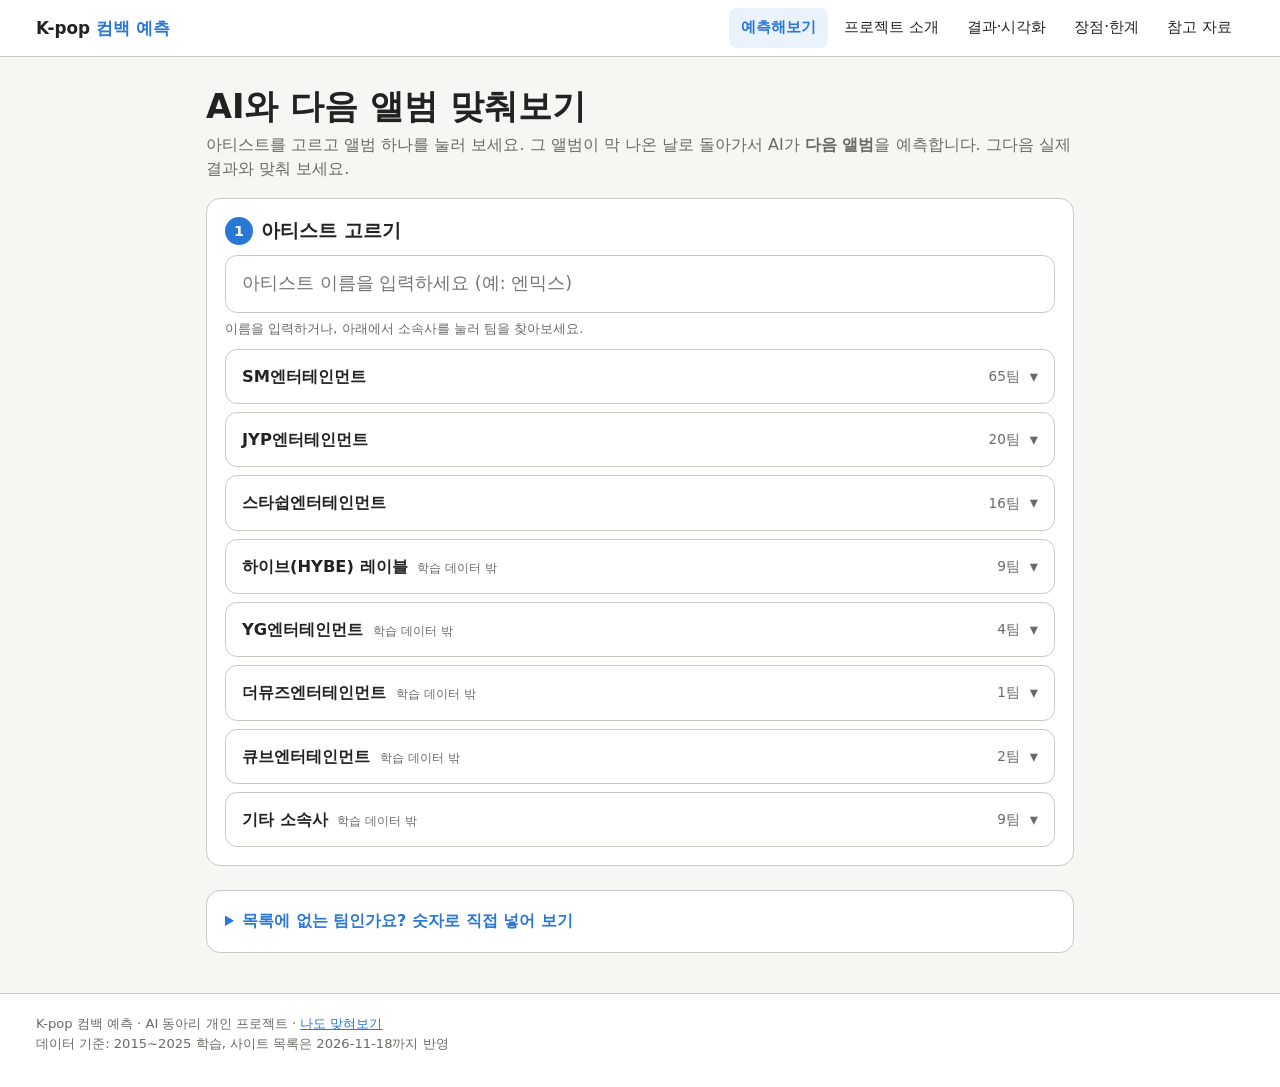
==== index.html @ d480e0cb "K-pop 컴백 예측 전시 사이트 (PDF ver4 · 노트북 ver3 반영) - 후보 모델 8종(랜덤포레스트·그래디언트 부스팅 추가, 사람+AI 협업 제외) 기준으로 소개·한계·" ====
<!doctype html>
<html lang="ko">
<head>
<meta charset="utf-8">
<meta name="viewport" content="width=device-width, initial-scale=1">
<title>예측해보기 · K-pop 컴백 예측</title>
<link rel="stylesheet" href="css/style.css">
</head>
<body>
<header class="머리">
  <div class="감싸기">
    <a class="로고" href="index.html">K-pop <span>컴백 예측</span></a>
    <button class="메뉴버튼" type="button" aria-expanded="false" aria-label="메뉴 열기">☰</button>
    <ul class="메뉴">
      <li><a href="index.html" aria-current="page">예측해보기</a></li>
      <li><a href="about.html">프로젝트 소개</a></li>
      <li><a href="results.html">결과·시각화</a></li>
      <li><a href="limits.html">장점·한계</a></li>
      <li><a href="refs.html">참고 자료</a></li>
    </ul>
  </div>
</header>

<main class="감싸기 맞춰보기" id="예측페이지">
  <h1 class="페이지제목">AI와 다음 앨범 맞춰보기</h1>
  <p class="페이지설명">아티스트를 고르고 앨범 하나를 눌러 보세요. 그 앨범이 막 나온 날로 돌아가서 AI가 <b>다음 앨범</b>을 예측합니다. 그다음 실제 결과와 맞춰 보세요.</p>

  <!-- 1. 아티스트 -->
  <section class="단계카드 카드" id="단계1">
    <h2><span class="단계번호">1</span>아티스트 고르기</h2>
    <input id="검색" class="검색 큰검색" type="search" placeholder="아티스트 이름을 입력하세요 (예: 엔믹스)" aria-label="아티스트 이름 검색" autocomplete="off">
    <p class="작게 검색안내" id="검색안내">이름을 입력하거나, 아래에서 소속사를 눌러 팀을 찾아보세요.</p>
    <div class="회사목록" id="회사목록"></div>
  </section>

  <!-- 2. 앨범 -->
  <section class="단계카드 카드 숨김" id="단계2">
    <h2><span class="단계번호">2</span><span id="앨범제목">앨범 고르기</span></h2>
    <p class="작게" id="앨범설명"></p>
    <ol class="앨범목록" id="앨범목록"></ol>
    <p class="작게 메모" id="앨범메모"></p>
  </section>

  <!-- 3. 예측 -->
  <section class="단계카드 카드 숨김" id="단계3" aria-live="polite">
    <h2><span class="단계번호">3</span>AI 예측</h2>
    <div class="로딩 숨김" id="로딩">
      <div class="빙글" aria-hidden="true"></div>
      <p id="로딩글">계산하고 있습니다…</p>
    </div>
    <div class="숨김" id="예측결과">
      <p class="기준줄" id="기준줄"></p>
      <div class="예측두칸">
        <div class="예측칸">
          <div class="예측이름">다음 앨범 초동</div>
          <div class="등급" id="초동등급"></div>
          <div class="막대들" id="초동막대"></div>
          <p class="작게" id="초동설명"></p>
        </div>
        <div class="예측칸">
          <div class="예측이름">다음 컴백</div>
          <div class="등급" id="시기등급"></div>
          <p class="날짜범위" id="시기날짜"></p>
          <div class="막대들" id="시기막대"></div>
          <p class="작게" id="시기설명"></p>
        </div>
      </div>
      <button type="button" class="큰버튼 실제버튼" id="실제버튼">실제 값 확인해 보기</button>
    </div>
  </section>

  <!-- 4. 실제 값 -->
  <section class="단계카드 카드 숨김" id="단계4" aria-live="polite">
    <h2><span class="단계번호">4</span>실제로는?</h2>
    <div class="예측두칸" id="실제두칸"></div>
    <p class="작게" id="실제메모"></p>
    <p class="작게">'사람'은 직전 앨범을 그대로 따라가는 기준입니다 (설문 70명으로 확인한 방식). 성능 숫자는 <a href="results.html">결과·시각화</a>에서 볼 수 있습니다.</p>
  </section>

  <!-- 목록에 없는 팀: 직접 입력 -->
  <details class="카드 직접입력">
    <summary>목록에 없는 팀인가요? 숫자로 직접 넣어 보기</summary>
    <form id="직접모드" onsubmit="return false" novalidate>
      <p class="작게">가장 최근 앨범 정보를 넣으면 그다음 앨범을 예측합니다. (실제 값 확인은 목록에 있는 팀만 됩니다)</p>
      <div class="입력폼 넓게">
        <label>최근 앨범 초동 (장)<input name="초동" type="number" min="1" step="1" value="150000" inputmode="numeric"></label>
        <label>최근 앨범 발매일<input name="발매일" type="date" value="2026-06-01"></label>
        <label>그 앞 앨범 발매일<input name="앞발매일" id="앞발매일" type="date" value="2025-12-01"></label>
        <label class="체크"><input id="데뷔작" type="checkbox"> 최근 앨범이 데뷔작입니다</label>
        <label>앨범 유형<select name="유형"><option>미니</option><option>정규</option><option>싱글</option></select></label>
        <label>앨범순번 (몇 번째 앨범)<input name="앨범순번" type="number" min="1" step="1" value="3" inputmode="numeric"></label>
        <label>소속사<select name="회사"><option value="SM">SM</option><option value="JYP">JYP</option><option value="STARSHIP">스타쉽</option><option value="그 외">다른 소속사 (하이브·YG 등)</option></select></label>
        <label>성별<select name="성별"><option value="여">여자</option><option value="남">남자</option></select></label>
        <label>구성<select name="그룹"><option value="1">그룹</option><option value="0">솔로</option></select></label>
      </div>
      <p class="오류" id="직접오류" role="alert"></p>
      <div class="예측두칸" id="직접결과"></div>
    </form>
  </details>
</main>

<footer class="바닥">
  <div class="감싸기">
    K-pop 컴백 예측 · AI 동아리 개인 프로젝트 · <a href="quiz.html">나도 맞혀보기</a><br>
    데이터 기준: 2015~2025 학습, 사이트 목록은 2026-11-18까지 반영
  </div>
</footer>

<script src="js/model.js"></script>
<script src="js/artists.js"></script>
<script src="js/albums.js"></script>
<script src="js/predict.js"></script>
<script src="js/app.js"></script>
</body>
</html>
---- css/style.css ----
/* K-pop 컴백 예측 — 공통 스타일 (시스템 폰트만 사용, 외부 CDN 없음) */
:root {
  --ai: #2a78d6;
  --ai연: #eaf2fc;
  --사람: #6b6a66;
  --강조: #e8590c;
  --강조연: #fdf0e8;
  --경계: #c9c8c3;
  --train: #9cc3ef;
  --글: #222;
  --흐림: #6b6a66;
  --바탕: #f6f6f3;
  --카드: #fff;
  --반지름: 14px;
  --머리높이: 56px;
}
* { box-sizing: border-box; }
html { -webkit-text-size-adjust: 100%; }
body {
  margin: 0; color: var(--글); background: var(--바탕);
  font-family: system-ui, -apple-system, "Segoe UI", "Malgun Gothic", "Apple SD Gothic Neo", sans-serif;
  line-height: 1.55; word-break: keep-all; overflow-wrap: anywhere;
}
a { color: var(--ai); }
button, input, select { font: inherit; color: inherit; }
.감싸기 { max-width: 1240px; margin: 0 auto; padding: 0 16px; }
.작게 { font-size: .82rem; color: var(--흐림); }
.숨김 { display: none !important; }
/* 키보드로 움직일 때 지금 어디에 있는지 보이게 */
:focus-visible { outline: 3px solid rgba(42, 120, 214, .55); outline-offset: 2px; border-radius: 6px; }
@media (prefers-reduced-motion: reduce) { * { transition: none !important; animation: none !important; } }
h1, h2, h3 { line-height: 1.3; }
h2 { font-size: 1.15rem; margin: 0 0 10px; }

/* ---------- 머리글 ---------- */
.머리 { background: #fff; border-bottom: 1px solid var(--경계); position: sticky; top: 0; z-index: 10; }
.머리 .감싸기 { display: flex; align-items: center; justify-content: space-between; min-height: var(--머리높이); position: relative; }
.로고 { font-weight: 800; color: var(--글); text-decoration: none; font-size: 1.05rem; }
.로고 span { color: var(--ai); }
.메뉴 { display: flex; gap: 4px; list-style: none; margin: 0; padding: 0; }
.메뉴 a { display: block; padding: 8px 12px; border-radius: 8px; text-decoration: none; color: var(--글); font-size: .95rem; }
.메뉴 a:hover { background: #f0f0ee; }
.메뉴 a[aria-current="page"] { color: var(--ai); font-weight: 700; background: var(--ai연); }
.메뉴버튼 { display: none; background: none; border: 1px solid var(--경계); border-radius: 8px; padding: 6px 12px; font-size: 1.1rem; cursor: pointer; }
@media (max-width: 760px) {
  .메뉴버튼 { display: block; }
  .메뉴 { display: none; position: absolute; top: var(--머리높이); left: 0; right: 0; flex-direction: column; background: #fff; border-bottom: 1px solid var(--경계); padding: 8px 16px 12px; box-shadow: 0 6px 12px rgba(0,0,0,.06); }
  .메뉴.열림 { display: flex; }
  .메뉴 a { padding: 12px; }
}

/* ---------- 바닥글 ---------- */
.바닥 { margin-top: 40px; padding: 20px 0 32px; border-top: 1px solid var(--경계); color: var(--흐림); font-size: .82rem; background: #fff; }

/* ---------- 공통 블록 ---------- */
.카드 { background: var(--카드); border: 1px solid var(--경계); border-radius: var(--반지름); padding: 18px; }
.배지 { display: inline-block; font-size: .72rem; line-height: 1.5; padding: 1px 8px; border-radius: 999px; border: 1px solid; white-space: nowrap; font-weight: 600; }
.배지.데이터 { color: var(--ai); border-color: var(--ai); background: var(--ai연); }
.배지.밖 { color: var(--강조); border-color: var(--강조); background: var(--강조연); }

/* ---------- 핵심 결과 한 줄 ---------- */
.핵심 { margin: 20px 0 16px; padding: 18px 20px; border-radius: var(--반지름); background: #fff; border: 1px solid var(--경계); }
.핵심줄 { display: flex; flex-wrap: wrap; justify-content: center; gap: 10px 48px; }
.핵심칸 { display: flex; flex-direction: column; align-items: center; }
.핵심이름 { font-size: .9rem; color: var(--흐림); font-weight: 600; }
.핵심칸 b.ai { color: var(--ai); font-size: clamp(1.7rem, 4vw, 2.5rem); }
.핵심칸 b.사람 { color: var(--사람); font-size: clamp(1.25rem, 3vw, 1.7rem); }
.핵심칸 .vs { color: var(--흐림); margin: 0 4px; }
.주의 { margin: 10px auto 0; max-width: 860px; text-align: center; font-size: .78rem; color: var(--흐림); }

/* ---------- 대시보드 판 ---------- */
.판 { display: grid; grid-template-columns: 300px minmax(0, 1fr); gap: 18px; align-items: start; }
.고르기판 { position: sticky; top: calc(var(--머리높이) + 14px); max-height: calc(100vh - var(--머리높이) - 28px); display: flex; flex-direction: column; padding: 14px; }
.모드 { display: flex; flex-direction: column; min-height: 0; flex: 1; }
#직접모드 { overflow-y: auto; }
.결과판 { display: grid; gap: 18px; min-width: 0; }
@media (max-width: 900px) {
  .판 { grid-template-columns: 1fr; }
  .고르기판 { position: static; max-height: none; }
}

/* 탭 */
.탭 { display: flex; gap: 6px; margin-bottom: 12px; }
.탭 button { flex: 1; padding: 9px 6px; border: 1px solid var(--경계); background: #fff; border-radius: 10px; font-size: .95rem; cursor: pointer; }
.탭 button[aria-selected="true"] { border-color: var(--ai); color: var(--ai); font-weight: 700; background: var(--ai연); }

/* 검색·필터·목록 */
.검색 { width: 100%; padding: 10px 12px; font-size: 1rem; border: 1px solid var(--경계); border-radius: 10px; background: #fff; }
.필터 { display: flex; gap: 6px; margin: 8px 0; flex-wrap: wrap; }
.필터 button { padding: 4px 10px; font-size: .8rem; border: 1px solid var(--경계); border-radius: 999px; background: #fff; cursor: pointer; }
.필터 button[aria-pressed="true"] { background: var(--글); border-color: var(--글); color: #fff; }
.필터 button span { opacity: .7; }
.목록 { list-style: none; margin: 0; padding: 0; overflow-y: auto; flex: 1; min-height: 120px; border: 1px solid var(--경계); border-radius: 10px; background: #fff; }
@media (max-width: 900px) { .목록 { flex: none; max-height: 260px; } }
.목록 li button { width: 100%; display: flex; justify-content: space-between; align-items: center; gap: 8px; padding: 10px 12px; border: 0; border-bottom: 1px solid #efefec; background: none; text-align: left; font-size: .95rem; cursor: pointer; }
.목록 li:last-child button { border-bottom: 0; }
.목록 li button:hover { background: #f5f5f3; }
.목록 li button[aria-pressed="true"] { background: var(--ai연); font-weight: 700; box-shadow: inset 4px 0 0 var(--ai); }
.목록 .없음 { padding: 12px; }
.목록설명 { margin: 8px 0 0; }

/* 직접 입력 */
.입력폼 { display: grid; gap: 10px; }
.입력폼 label { display: flex; flex-direction: column; gap: 4px; font-size: .85rem; color: var(--흐림); }
.입력폼 input, .입력폼 select { width: 100%; padding: 9px 10px; font-size: 1rem; border: 1px solid var(--경계); border-radius: 8px; background: #fff; color: var(--글); }
.입력폼 input:disabled { background: #f0f0ee; color: var(--흐림); }
.입력폼 .체크 { flex-direction: row; align-items: center; gap: 8px; color: var(--글); }
.입력폼 .체크 input { width: 18px; height: 18px; }
.두칸 { display: grid; grid-template-columns: 1fr 1fr; gap: 10px; }
.오류 { color: #c62828; font-size: .88rem; margin: 6px 0 0; }
.오류:empty { display: none; }

/* 선택 정보 */
.선택정보 { scroll-margin-top: calc(var(--머리높이) + 10px); display: flex; flex-wrap: wrap; align-items: baseline; gap: 6px 18px; padding: 14px 18px; }
.선택정보 .팀이름 { font-size: 1.6rem; font-weight: 800; margin: 0; }
.선택정보 .팀부가 { color: var(--흐림); font-size: .9rem; }
.선택정보 dl { flex-basis: 100%; display: grid; grid-template-columns: auto 1fr; gap: 2px 12px; margin: 4px 0 0; font-size: .9rem; }
.선택정보 dt { color: var(--흐림); }
.선택정보 dd { margin: 0; }
.선택정보 .메모 { flex-basis: 100%; margin: 4px 0 0; }

/* ---------- 결과 카드 ---------- */
.결과 { display: grid; grid-template-columns: 1fr 1fr; gap: 18px; }
@media (max-width: 1100px) { .결과 { grid-template-columns: 1fr; } }
@media (max-width: 900px) and (min-width: 640px) { .결과 { grid-template-columns: 1fr 1fr; } }
.결과카드 { display: flex; flex-direction: column; }
.결과카드 h2 { font-size: .95rem; color: var(--흐림); font-weight: 700; margin-bottom: 4px; text-transform: none; }
.등급 { font-size: clamp(2.3rem, 4.2vw, 3.3rem); font-weight: 800; color: var(--ai); line-height: 1.1; letter-spacing: -.02em; }
.등급 small { font-size: 1.05rem; color: var(--흐림); font-weight: 600; margin-left: 8px; letter-spacing: 0; }
.등급.없음 { font-size: 1.8rem; color: var(--흐림); }
.날짜범위 { font-size: 1.05rem; font-weight: 600; margin: 6px 0 0; }
.날짜범위 span { display: block; font-size: .82rem; font-weight: 400; color: var(--흐림); }
.막대들 { margin: 14px 0 6px; display: grid; gap: 8px; }
.막대줄 { display: grid; grid-template-columns: 78px minmax(0, 1fr) 54px; align-items: center; gap: 8px; font-size: .9rem; }
.막대들.크게 .막대틀 { height: 30px; }
.막대틀 { height: 22px; background: #eeeeec; border-radius: 6px; overflow: hidden; }
.막대 { height: 100%; background: var(--train); border-radius: 6px; transition: width .45s ease; }
.막대줄.예측 .막대 { background: var(--ai); }
.막대줄.예측 { font-weight: 700; }
.막대줄 .퍼센트 { text-align: right; font-variant-numeric: tabular-nums; }
.사람답 { margin: auto 0 0; border-top: 1px dashed var(--경계); padding-top: 12px; font-size: .98rem; }
.사람답 b { color: var(--사람); }
.사람답 .같음 { color: var(--흐림); }
.사람답 .다름 { color: var(--강조); font-weight: 700; }
.이유 { margin: 10px 0 0; }
#시기접전:empty, #수직선끝:empty, #초동기준글:empty { display: none; }
.결과카드 > .작게 { margin: 6px 0; }

/* 수직선 (초동 경계) */
.선제목 { font-size: .8rem; color: var(--흐림); font-weight: 600; margin-top: 10px; }
.수직선 { position: relative; height: 84px; margin: 2px 6px 4px; }
.수직선 .축 { position: absolute; left: 0; right: 0; top: 41px; height: 2px; background: var(--경계); }
.수직선 .구간 { position: absolute; top: 46px; font-size: .68rem; color: var(--흐림); transform: translateX(-50%); white-space: nowrap; }
.수직선 .갈림 { position: absolute; top: 29px; height: 26px; background: rgba(232, 89, 12, .18); border-left: 1px solid rgba(232,89,12,.45); border-right: 1px solid rgba(232,89,12,.45); }
.수직선 .눈금 { position: absolute; width: 0; font-size: .72rem; white-space: nowrap; }
.수직선 .눈금::before { content: ""; position: absolute; left: -1px; width: 2px; height: 16px; }
.수직선 .눈금 span { position: absolute; transform: translateX(-50%); font-weight: 600; }
.수직선 .눈금.ai { top: 26px; color: var(--ai); }
.수직선 .눈금.ai::before { top: 0; background: var(--ai); }
.수직선 .눈금.ai span { top: -20px; }
.수직선 .눈금.사람 { top: 42px; color: var(--사람); }
.수직선 .눈금.사람::before { top: 0; background: var(--사람); }
.수직선 .눈금.사람 span { top: 20px; }
.수직선 .점 { position: absolute; top: 34px; width: 16px; height: 16px; margin-left: -8px; border-radius: 50%; background: var(--강조); border: 2px solid #fff; box-shadow: 0 0 0 1.5px var(--강조); transition: left .45s ease; }
.범례 { display: flex; flex-wrap: wrap; gap: 4px 12px; font-size: .74rem; color: var(--흐림); }
.범례 i { display: inline-block; width: 12px; height: 10px; margin-right: 4px; vertical-align: -1px; }
.범례 .범ai { background: var(--ai); width: 3px; }
.범례 .범사람 { background: var(--사람); width: 3px; }
.범례 .범갈림 { background: rgba(232,89,12,.3); }
.범례 .범점 { background: var(--강조); border-radius: 50%; width: 10px; }

/* ---------- 최근 초동 막대그래프 ---------- */
.최근틀 { margin-top: 14px; padding-right: 34px; }
.최근 { position: relative; height: 220px; display: flex; align-items: flex-end; justify-content: center; gap: 10px; border-bottom: 2px solid var(--경계); }
.최근 .기둥 { flex: 1; max-width: 80px; min-width: 8px; background: #bdbcb7; border-radius: 6px 6px 0 0; position: relative; transition: height .45s ease; }
.최근 .기둥.마지막 { background: var(--ai); }
.최근 .선 { position: absolute; left: 0; right: -34px; border-top: 2px dashed var(--사람); opacity: .55; pointer-events: none; }
.최근 .선 span { position: absolute; right: 0; top: -9px; font-size: .74rem; color: var(--글); background: #fff; padding: 0 2px; }
.최근이름 { display: flex; justify-content: center; gap: 10px; padding-top: 6px; }
.최근이름 div { flex: 1; max-width: 80px; min-width: 8px; font-size: .7rem; line-height: 1.25; color: var(--흐림); text-align: center; overflow: hidden; display: -webkit-box; -webkit-line-clamp: 2; -webkit-box-orient: vertical; word-break: normal; overflow-wrap: anywhere; }
.최근이름 div.마지막 { color: var(--ai); font-weight: 700; }

/* ---------- 이미 결과가 나온 예측 ---------- */
.사례판 { margin-top: 28px; }
.사례판 > .작게 { margin: -4px 0 12px; }
.사례들 { display: grid; grid-template-columns: repeat(4, 1fr); gap: 14px; }
@media (max-width: 1100px) { .사례들 { grid-template-columns: repeat(2, 1fr); } }
@media (max-width: 600px) { .사례들 { grid-template-columns: 1fr; } }
.사례 { border-top: 5px solid var(--경계); }
.사례.맞음 { border-top-color: var(--ai); }
.사례.틀림 { border-top-color: var(--강조); }
.사례머리 { display: flex; align-items: center; gap: 8px; }
.사례 .표시 { font-weight: 800; padding: 1px 10px; border-radius: 999px; font-size: .85rem; }
.사례.맞음 .표시 { color: var(--ai); background: var(--ai연); }
.사례.틀림 .표시 { color: var(--강조); background: var(--강조연); }
.사례 .종류 { font-size: .85rem; color: var(--흐림); }
.사례 h3 { font-size: 1.02rem; margin: 10px 0 8px; }
.사례 dl { display: grid; grid-template-columns: auto 1fr; gap: 4px 10px; margin: 0; font-size: .9rem; }
.사례 dt { color: var(--흐림); }
.사례 dd { margin: 0; }
.틀린이유 { margin: 12px 0 0; padding: 10px 12px; background: var(--강조연); border-radius: 10px; font-size: .84rem; }

/* =========================================================
   글 페이지 공통 (2~5페이지)
   ========================================================= */
.글페이지 { max-width: 960px; }
.페이지제목 { font-size: clamp(1.6rem, 4vw, 2.1rem); margin: 28px 0 4px; }
.페이지설명 { color: var(--흐림); margin: 0 0 14px; }
.차례 { position: sticky; top: var(--머리높이); z-index: 5; display: flex; gap: 6px; overflow-x: auto; padding: 10px 0; margin-bottom: 4px; background: var(--바탕); scrollbar-width: none; }
.차례::-webkit-scrollbar { display: none; }
.차례 a { flex: none; padding: 5px 12px; border: 1px solid var(--경계); border-radius: 999px; background: #fff; color: var(--글); text-decoration: none; font-size: .85rem; white-space: nowrap; }
.차례 a:hover { border-color: var(--ai); color: var(--ai); }
.장 { margin: 26px 0 40px; scroll-margin-top: calc(var(--머리높이) + 64px); }
.장 > h2 { display: flex; align-items: center; flex-wrap: wrap; gap: 4px 10px; font-size: 1.4rem; padding-bottom: 8px; border-bottom: 2px solid var(--ai); margin-bottom: 14px; }
.장번호 { display: inline-grid; place-items: center; width: 30px; height: 30px; border-radius: 50%; background: var(--ai); color: #fff; font-size: .95rem; }
.장출처 { font-size: .78rem; font-weight: 500; color: var(--흐림); }
.장 h3 { font-size: 1.08rem; margin: 24px 0 8px; display: flex; flex-wrap: wrap; align-items: baseline; gap: 4px 8px; }
.장 p { margin: 8px 0; }
.장 code { font-size: .88em; background: #ececea; padding: 1px 5px; border-radius: 4px; }
.두열 { display: grid; grid-template-columns: 1fr 1fr; gap: 14px; margin: 12px 0; }
.두열 > * { min-width: 0; }   /* 그래프 캔버스가 칸을 밀어내지 않게 */
@media (max-width: 700px) { .두열 { grid-template-columns: 1fr; } }
.카드제목 { margin: 0 0 8px !important; font-size: 1rem !important; }
.카드제목 small { color: var(--흐림); font-weight: 500; }
.점목록 { margin: 8px 0; padding-left: 20px; }
.점목록 li { margin: 4px 0; }
.단계 { margin: 8px 0; padding-left: 22px; }
.단계 li { margin: 6px 0; padding-left: 4px; }
.단계 li::marker { color: var(--ai); font-weight: 800; }
.강조카드 { background: var(--강조연); border-color: rgba(232, 89, 12, .35); margin: 16px 0; }
.강조카드 .작게 { display: block; margin-top: 6px; }
.주의.왼쪽 { text-align: left; max-width: none; margin-top: 14px; }

/* 표 */
.표감싸기 { overflow-x: auto; margin: 12px 0; border: 1px solid var(--경계); border-radius: 12px; background: #fff; }
.표 { width: 100%; border-collapse: collapse; font-size: .9rem; }
.표 th, .표 td { padding: 9px 12px; border-bottom: 1px solid #ecebe8; text-align: left; vertical-align: top; }
.표 tr:last-child th, .표 tr:last-child td { border-bottom: 0; }
.표 thead th { background: #f3f3f0; font-size: .82rem; color: var(--흐림); white-space: nowrap; }
.표 tbody th { white-space: nowrap; font-weight: 700; }
.숫자표 td { font-variant-numeric: tabular-nums; white-space: nowrap; }
@media (max-width: 600px) { .표 { font-size: .84rem; } .표 th, .표 td { padding: 8px 9px; } .표 tbody th { white-space: normal; min-width: 64px; } .표 thead th { white-space: normal; } }

/* 1. 질문 */
.큰질문 { font-size: clamp(1.3rem, 3.4vw, 1.75rem); font-weight: 800; color: var(--ai); margin: 6px 0 14px !important; }
.문제카드 p { margin: 6px 0 10px; }
.문제이름 { font-size: .85rem; font-weight: 700; color: var(--흐림); }
.등급칩들 { display: flex; flex-wrap: wrap; gap: 6px; }
.등급칩들 span { padding: 3px 10px; border-radius: 999px; background: var(--ai연); color: var(--ai); font-size: .85rem; font-weight: 600; }

/* 2. 데이터 */
.숫자줄 { display: grid; grid-template-columns: repeat(4, 1fr); gap: 10px; margin: 10px 0 14px; }
@media (max-width: 600px) { .숫자줄 { grid-template-columns: 1fr 1fr; } }
.숫자칸 { background: #fff; border: 1px solid var(--경계); border-radius: 12px; padding: 12px; text-align: center; }
.숫자칸 b { display: block; font-size: clamp(1.4rem, 4vw, 2rem); color: var(--ai); line-height: 1.2; }
.숫자칸 span { font-size: .8rem; color: var(--흐림); }
.쌓은막대 { display: flex; height: 34px; border-radius: 8px; overflow: hidden; margin: 14px 0 6px; }
.쌓은막대 > div { display: flex; align-items: center; justify-content: center; min-width: 0; color: #fff; font-size: .8rem; font-weight: 700; white-space: nowrap; overflow: hidden; }
.쌓은막대.작은 { height: 26px; margin: 0; flex: 1; }
.색1 { background: var(--ai); } .색2 { background: var(--train); color: #1d3f66 !important; } .색3 { background: var(--강조); }
.색4 { background: var(--사람); } .색5 { background: var(--경계); }
.쌓은범례 { margin-bottom: 8px; }
.범례 i.색1, .범례 i.색2, .범례 i.색3, .범례 i.색4, .범례 i.색5, .범례 i.낮, .범례 i.가, .범례 i.높 { width: 12px; border-radius: 2px; }

/* 3. 등급 개수 */
.등급개수 { display: grid; gap: 10px; margin: 8px 0; }
.등급개수줄 { display: grid; grid-template-columns: 170px 1fr; align-items: center; gap: 10px; }
@media (max-width: 600px) { .등급개수줄 { grid-template-columns: 1fr; gap: 4px; } }
.줄이름 { font-weight: 700; font-size: .92rem; }
.줄이름 small { font-weight: 400; color: var(--흐림); margin-left: 4px; }
.낮 { background: #bdd7f5; color: #1d3f66 !important; } .가 { background: #6fa4e4; } .높 { background: var(--ai); }

/* 5. 가로 막대 (규칙별 일치 수) */
.가로막대들 { display: grid; gap: 8px; }
.가로막대줄 { display: grid; grid-template-columns: 92px 1fr 34px; align-items: center; gap: 8px; font-size: .88rem; }
.가로막대줄 b { text-align: right; font-variant-numeric: tabular-nums; }
.가로틀 { height: 18px; background: #eeeeec; border-radius: 5px; overflow: hidden; }
.가로틀 div { height: 100%; background: #bdbcb7; border-radius: 5px; }
.가로막대줄.강조 { font-weight: 700; }
.가로막대줄.강조 .가로틀 div { background: var(--사람); }

/* 6. 검증 타임라인 */
.타임라인카드 { margin: 14px 0; }
.타임라인 { display: grid; gap: 6px; }
.타임줄 { display: grid; grid-template-columns: 96px 1fr; align-items: center; gap: 8px; }
.타임이름 { font-size: .85rem; font-weight: 700; }
.연도들 { display: grid; grid-template-columns: repeat(11, 1fr); gap: 3px; }
.연도들 > span { height: 34px; border-radius: 5px; display: grid; place-items: center; font-size: .72rem; font-weight: 700; color: #fff; }
.머리줄 .연도들 > span { height: auto; }
.연도글 { color: var(--흐림) !important; font-weight: 500 !important; font-size: .7rem !important; }
.칸train { background: var(--train); }
.칸val { background: #f4b58f; }
.칸test { background: var(--ai); }
.칸빈 { background: #f0f0ee; }
.범례 i.칸train, .범례 i.칸val, .범례 i.칸test { width: 12px; border-radius: 2px; }
.타임범례 { margin: 10px 0 4px; }
@media (max-width: 600px) {
  .타임줄 { grid-template-columns: 1fr; gap: 3px; }
  .머리줄 .타임이름 { display: none; }
  .연도들 { gap: 2px; }
  .연도들 > span { height: 28px; font-size: .62rem; }
}

/* 7. 최종 모델 */
.정보목록 { display: grid; grid-template-columns: auto 1fr; gap: 3px 12px; margin: 8px 0; font-size: .9rem; }
.정보목록 dt { color: var(--흐림); }
.정보목록 dd { margin: 0; }
.정보목록 dd b { color: var(--ai); font-size: 1.1rem; }
.나무칸들 { display: grid; grid-template-columns: repeat(2, 1fr); gap: 6px; margin: 8px 0; }
.나무칸 { border-radius: 10px; padding: 8px 10px; display: flex; flex-direction: column; font-size: .78rem; border: 1px solid var(--경계); }
.나무칸 b { font-size: 1.05rem; }
.나무칸 .구간 { font-weight: 600; color: var(--흐림); }
.나무칸.등급0 { background: #f3f3f0; }
.나무칸.등급1 { background: var(--ai연); }
.나무칸.등급2 { background: var(--ai); border-color: var(--ai); color: #fff; }
.나무칸.등급2 .구간 { color: #dbe9fa; }
.재료칩들 { display: flex; flex-wrap: wrap; gap: 5px; margin: 6px 0; }
/* ---------- 3페이지: 그래프 ---------- */
.차트카드 { margin: 12px 0; }
.차트틀 { position: relative; height: 300px; }
.차트틀.높게 { height: 460px; }
.차트틀.낮게 { height: 220px; }
@media (max-width: 600px) { .차트틀 { height: 260px; } .차트틀.높게 { height: 360px; } .차트틀.낮게 { height: 200px; } }
.차트요약 { margin: 10px 0 0; font-weight: 700; }
.토글줄 { display: flex; flex-wrap: wrap; gap: 8px 16px; }
.토글 { display: inline-flex; flex-wrap: wrap; gap: 4px; margin-bottom: 12px; padding: 3px; background: #f0f0ee; border-radius: 10px; }
.토글 button { padding: 6px 12px; border: 0; border-radius: 8px; background: none; font-size: .88rem; cursor: pointer; color: var(--흐림); }
.토글 button[aria-pressed="true"] { background: #fff; color: var(--ai); font-weight: 700; box-shadow: 0 1px 2px rgba(0,0,0,.12); }
.점표시 { display: inline-block; width: 10px; height: 10px; border-radius: 50%; vertical-align: -1px; }
.점표시.주황 { background: var(--강조); }
.두열.넓은왼쪽 { grid-template-columns: 1fr 1fr; align-items: start; }
@media (max-width: 700px) { .두열.넓은왼쪽 { grid-template-columns: 1fr; } }
.두열.넓은왼쪽 > .카드 { margin: 0; }
.두열 > .차트카드 { margin: 0; }
.혼동감싸기 { overflow-x: auto; }
.혼동 { width: 100%; border-collapse: separate; border-spacing: 3px; font-size: .85rem; }
.혼동 th { font-weight: 600; color: var(--흐림); font-size: .78rem; padding: 4px; text-align: center; }
.혼동 tbody th { text-align: right; white-space: nowrap; }
.혼동 td { text-align: center; padding: 12px 4px; border-radius: 6px; font-size: 1.05rem; font-weight: 700; font-variant-numeric: tabular-nums; }
.혼동 td.합칸 { white-space: nowrap; padding: 12px 2px; background: none; color: var(--흐림); font-weight: 500; font-size: .85rem; }
.그림들 { display: grid; grid-template-columns: 1fr 1fr; gap: 14px; }
@media (max-width: 700px) { .그림들 { grid-template-columns: 1fr; } }
.그림칸 { margin: 0; display: flex; flex-direction: column; gap: 8px; }
.그림칸 img { width: 100%; height: auto; border-radius: 8px; }
.그림칸 .그림자리 { display: none; place-items: center; text-align: center; min-height: 160px; border: 2px dashed var(--경계); border-radius: 10px; color: var(--흐림); font-size: .85rem; }
.그림칸.그림없음 img { display: none; }
.그림칸.그림없음 .그림자리 { display: grid; }
.그림칸 figcaption { font-size: .85rem; color: var(--흐림); }
.그림칸 figcaption b { color: var(--글); }

/* ---------- 1페이지: AI랑 다음 앨범 맞춰보기 ---------- */
.맞춰보기 { max-width: 900px; }
.단계카드 { margin: 16px 0; scroll-margin-top: calc(var(--머리높이) + 12px); }
.단계카드 > h2 { display: flex; flex-wrap: wrap; align-items: center; gap: 8px; font-size: 1.2rem; }
.단계번호 { display: inline-grid; place-items: center; width: 28px; height: 28px; border-radius: 50%; background: var(--ai); color: #fff; font-size: .9rem; flex: none; }
.큰검색 { font-size: 1.1rem; padding: 14px 16px; border-radius: 12px; }
.검색안내 { margin: 6px 0 10px; }
/* 소속사별 펼침 (누르면 '촤라락' 열림: 높이 0fr → 1fr) */
.회사목록 { display: grid; gap: 8px; }
.회사칸 { border: 1px solid var(--경계); border-radius: 12px; background: #fff; overflow: hidden; }
.회사칸.열림 { border-color: var(--ai); }
.회사버튼 { width: 100%; display: flex; align-items: center; gap: 10px; padding: 14px 16px; border: 0; background: none; cursor: pointer; text-align: left; font-size: 1.02rem; }
.회사버튼:hover { background: #f7f7f5; }
.회사칸.열림 .회사버튼 { background: var(--ai연); }
.회사이름 { flex: 1; font-weight: 700; }
.회사이름 small { font-weight: 500; color: var(--흐림); font-size: .78rem; margin-left: 4px; }
.회사수 { color: var(--흐림); font-size: .85rem; font-variant-numeric: tabular-nums; }
.회사화살표 { color: var(--흐림); transition: transform .3s ease; }
.회사칸.열림 .회사화살표 { transform: rotate(180deg); color: var(--ai); }
.회사몸 { display: grid; grid-template-rows: 0fr; transition: grid-template-rows .35s ease; }
.회사칸.열림 .회사몸 { grid-template-rows: 1fr; }
.회사안 { overflow: hidden; min-height: 0; }
.회사칸.열림 .회사안 { padding: 4px 16px 14px; }
.묶음 { display: grid; grid-template-columns: 44px 1fr; gap: 8px; align-items: start; margin-top: 8px; }
.묶음이름 { font-size: .78rem; font-weight: 700; color: var(--흐림); padding-top: 8px; }
.칩들 { display: flex; flex-wrap: wrap; gap: 6px; }
.팀칩 { padding: 7px 12px; border: 1px solid var(--경계); border-radius: 999px; background: #fff; font-size: .92rem; cursor: pointer; }
.팀칩:hover { border-color: var(--ai); color: var(--ai); }
.팀칩.밖팀 { border-style: dashed; }
.팀칩 small, .한글이름 { margin-left: 5px; font-size: .74em; color: var(--흐림); font-weight: 500; }
.팀칩.고름 small { color: #dbe9fa; }
.팀칩 small.종료 { color: var(--강조); font-weight: 700; }
.묶음 { grid-template-columns: 96px 1fr !important; }
@media (max-width: 520px) { .묶음 { grid-template-columns: 1fr !important; gap: 4px !important; } .묶음이름 { padding-top: 0 !important; } }
.팀칩.고름 { background: var(--ai); border-color: var(--ai); color: #fff; font-weight: 700; }
.앨범목록 { list-style: none; margin: 10px 0 0; padding: 0; display: grid; gap: 6px; max-height: 420px; overflow-y: auto; }
.앨범줄 { width: 100%; display: grid; grid-template-columns: 92px minmax(0, 1fr) auto auto; align-items: center; gap: 4px 10px; padding: 11px 14px; border: 1px solid var(--경계); border-radius: 12px; background: #fff; text-align: left; cursor: pointer; font-size: .95rem; }
.앨범줄:hover:not(:disabled) { border-color: var(--ai); background: var(--ai연); }
.앨범줄.고름 { border-color: var(--ai); background: var(--ai연); box-shadow: inset 4px 0 0 var(--ai); }
.앨범줄:disabled { cursor: default; opacity: .5; }
.앨범날짜 { color: var(--흐림); font-variant-numeric: tabular-nums; font-size: .85rem; }
.앨범이름 { font-weight: 700; overflow-wrap: anywhere; }
.앨범유형 { font-size: .75rem; padding: 1px 8px; border-radius: 999px; background: #f0f0ee; color: var(--흐림); white-space: nowrap; }
.앨범유형.유형리패키지, .앨범유형.유형스페셜 { background: var(--강조연); color: var(--강조); }
.새앨범 { font-size: .72rem; padding: 1px 8px; border-radius: 999px; background: var(--ai); color: #fff; white-space: nowrap; }
@media (max-width: 520px) {
  .앨범줄 { grid-template-columns: minmax(0, 1fr) auto; }
  .앨범날짜 { grid-column: 1 / -1; }
}
.메모 { color: var(--흐림); }
.로딩 { display: flex; flex-direction: column; align-items: center; gap: 10px; padding: 28px 0; }
.로딩 p { margin: 0; font-weight: 600; color: var(--흐림); }
.빙글 { width: 46px; height: 46px; border-radius: 50%; border: 5px solid var(--ai연); border-top-color: var(--ai); animation: 빙글 .8s linear infinite; }
@keyframes 빙글 { to { transform: rotate(360deg); } }
.기준줄 { margin: 0 0 12px; }
.예측두칸 { display: grid; grid-template-columns: 1fr 1fr; gap: 14px; }
@media (max-width: 700px) { .예측두칸 { grid-template-columns: 1fr; } }
.예측두칸 > * { min-width: 0; }
.예측칸 { border: 1px solid var(--경계); border-radius: 12px; padding: 14px; background: #fcfcfb; }
.예측이름 { font-size: .9rem; font-weight: 700; color: var(--흐림); }
.예측칸 .막대들 { margin: 10px 0 4px; }
.큰버튼.실제버튼 { margin-top: 16px; width: 100%; font-size: 1.15rem; padding: 15px; background: var(--강조); }
.실제값 { font-size: clamp(1.9rem, 4vw, 2.6rem); font-weight: 800; color: var(--글); line-height: 1.15; margin-top: 2px; }
.실제값.없음 { color: var(--흐림); font-size: 1.6rem; }
.실제앨범 { margin: 4px 0 10px; }
.채점 { display: grid; grid-template-columns: 44px 1fr auto; align-items: center; gap: 8px; padding: 8px 10px; border-radius: 10px; margin-top: 6px; font-size: .95rem; }
.채점 span { color: var(--흐림); font-weight: 600; }
.채점 em { font-style: normal; font-weight: 800; padding: 1px 10px; border-radius: 999px; }
.채점.맞음 { background: var(--ai연); }
.채점.맞음 em { background: var(--ai); color: #fff; }
.채점.틀림 { background: var(--강조연); }
.채점.틀림 em { background: var(--강조); color: #fff; }
.직접입력 { margin: 24px 0 8px; }
.직접입력 summary { cursor: pointer; font-weight: 700; color: var(--ai); }
.입력폼.넓게 { grid-template-columns: repeat(auto-fill, minmax(190px, 1fr)); margin: 10px 0; }
#직접결과 { margin-top: 10px; }

/* ---------- 3페이지 맨 위: 핵심 결과 ---------- */
.글페이지 .핵심 { margin: 8px 0 4px; }

/* ---------- 4페이지: 장점·한계 ---------- */
.장점들 { display: grid; grid-template-columns: repeat(2, 1fr); gap: 14px; }
@media (max-width: 700px) { .장점들 { grid-template-columns: 1fr; } }
.장점카드 { border-top: 5px solid var(--ai); }
.장점카드 h3 { margin: 6px 0 6px !important; }
.장점카드 p { margin: 0; font-size: .92rem; }
.장점숫자 b { font-size: 2.1rem; color: var(--ai); line-height: 1.1; }
.장점숫자 span { margin-left: 6px; color: var(--흐림); font-size: .9rem; }
.한계목록 { margin: 8px 0; padding-left: 0; list-style: none; counter-reset: 한계; display: grid; gap: 10px; }
.한계목록 > li { position: relative; background: #fff; border: 1px solid var(--경계); border-radius: 12px; padding: 12px 14px 12px 50px; font-size: .93rem; }
.한계목록 > li::before { counter-increment: 한계; content: counter(한계); position: absolute; left: 14px; top: 12px; width: 24px; height: 24px; border-radius: 50%; background: var(--사람); color: #fff; display: grid; place-items: center; font-size: .8rem; font-weight: 700; }
.한계목록.점 > li::before { content: "!"; background: var(--강조); }
.한계목록 > li > b { display: block; margin-bottom: 2px; }
.한계목록 > li > span { display: block; }
.팀칩들 { display: flex !important; flex-wrap: wrap; gap: 4px; margin-top: 8px; align-items: center; }
.팀칩들 small, .미반영표 small { color: var(--흐림); margin-right: 4px; }
.팀칩들 span { padding: 1px 8px; border-radius: 999px; background: var(--강조연); color: var(--강조); font-size: .78rem; font-weight: 600; }
.미반영표 { margin-top: 8px; font-size: .85rem; }
.미반영표 ul { margin: 4px 0 0; padding-left: 18px; }
.미반영표 summary { cursor: pointer; color: var(--ai); font-weight: 600; }

/* ---------- 5페이지: 참고 자료 ---------- */
.자료표 td:first-child { width: 58%; }
.자료표 td a { word-break: break-all; }
@media (max-width: 600px) { .자료표 td:first-child { width: auto; } }

/* ---------- 퀴즈 ---------- */
.퀴즈페이지 { max-width: 720px; }
.퀴즈카드 { margin: 16px 0; }
.퀴즈카드 h2 { margin-top: 0; }
.큰버튼 { display: inline-block; margin-top: 12px; padding: 12px 22px; border: 0; border-radius: 12px; background: var(--ai); color: #fff; font-size: 1.05rem; font-weight: 700; cursor: pointer; text-decoration: none; }
.큰버튼.보조 { background: #fff; color: var(--ai); border: 1px solid var(--ai); }
.버튼줄 { display: flex; flex-wrap: wrap; gap: 10px; }
.퀴즈머리 { display: flex; align-items: center; gap: 12px; }
.진행 { font-weight: 700; color: var(--흐림); font-variant-numeric: tabular-nums; white-space: nowrap; }
.진행막대 { flex: 1; height: 8px; background: #eeeeec; border-radius: 999px; overflow: hidden; }
.진행막대 div { height: 100%; background: var(--ai); transition: width .3s; }
.문제팀 { font-size: 1.6rem; margin: 12px 0 0; }
.퀴즈카드 .최근 .기둥.정답기둥 { background: repeating-linear-gradient(45deg, var(--강조), var(--강조) 6px, #f08a4f 6px, #f08a4f 12px); }
.퀴즈카드 .최근 .선 { transition: bottom .45s ease; }
.최근이름 .정답이름 { color: var(--강조); font-weight: 700; }
.질문글 { font-weight: 700; margin: 16px 0 8px; }
.선택들 { display: grid; grid-template-columns: repeat(3, 1fr); gap: 8px; }
.선택들 button { padding: 14px 6px; border: 2px solid var(--경계); background: #fff; border-radius: 12px; font-size: 1rem; font-weight: 700; cursor: pointer; }
.선택들 button:hover:not(:disabled) { border-color: var(--ai); color: var(--ai); }
.선택들 button:disabled { cursor: default; opacity: .55; }
.선택들 button.정답 { opacity: 1; border-color: var(--ai); background: var(--ai); color: #fff; }
.선택들 button.오답 { opacity: 1; border-color: var(--강조); background: var(--강조연); color: var(--강조); }
.정답풀이 { margin-top: 12px; padding: 12px 14px; background: #f6f6f3; border-radius: 12px; }
.맞음글 { color: var(--ai); }
.틀림글 { color: var(--강조); }
.점수비교 { display: grid; gap: 10px; margin: 8px 0 12px; }
.점수줄 { display: grid; grid-template-columns: 110px 1fr 44px; align-items: center; gap: 8px; font-size: .92rem; }
.점수줄 b { text-align: right; }
.점수틀 { height: 22px; background: #eeeeec; border-radius: 6px; overflow: hidden; }
.점수틀 div { height: 100%; border-radius: 6px; transition: width .5s; }
.점수줄.강조 .점수틀 div { background: var(--강조); }
.점수줄.강조 { font-weight: 700; }
.점수줄.사람 .점수틀 div { background: var(--사람); }
.점수줄.ai .점수틀 div { background: var(--ai); }

/* 퀴즈 안내 (1페이지) */
.퀴즈안내 { display: flex; flex-wrap: wrap; align-items: center; justify-content: space-between; gap: 10px; margin-top: 18px; }
.퀴즈안내 p { margin: 0; }
.퀴즈안내 .큰버튼 { margin: 0; }

.재료칩들 span { padding: 2px 9px; border-radius: 999px; background: #f0f0ee; border: 1px solid var(--경계); font-size: .78rem; }

/* 결과 페이지: 사람 vs AI 표의 가로 막대 */
.가로막대 { position: relative; min-width: 120px; height: 24px; display: flex; align-items: center; }
.가로막대 i { position: absolute; left: 0; top: 3px; bottom: 3px; border-radius: 4px; opacity: .35; }
.가로막대 b { position: relative; padding-left: 6px; font-size: 13px; }
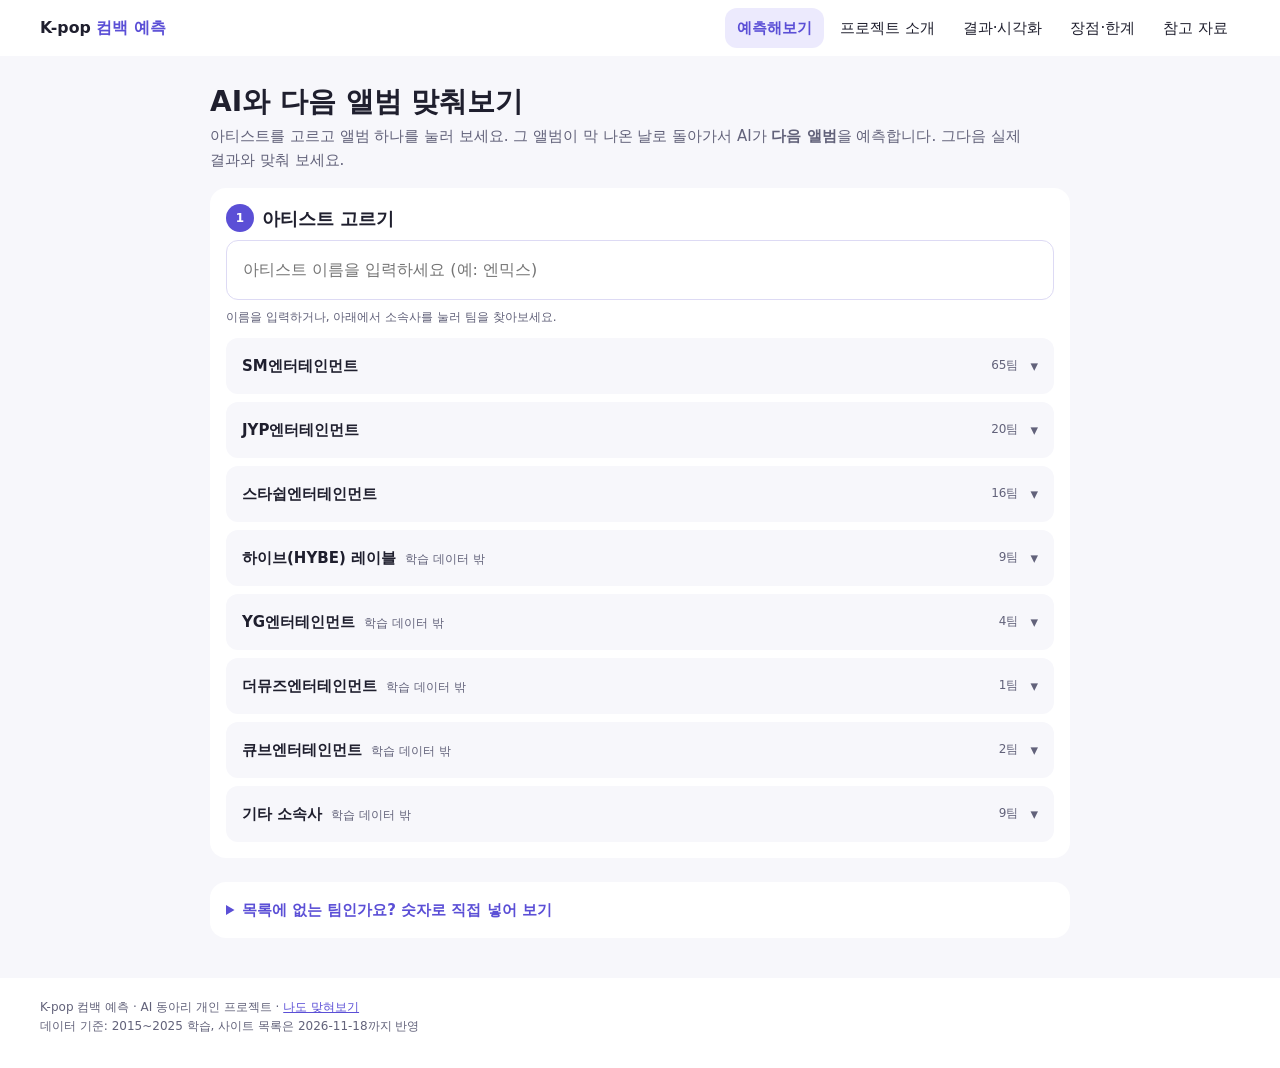
==== commit 9c22594a: "스태킹 모델·사람 모델 반영 + 포카핏 디자인 시스템 적용 - model.js·chartData.js 교체 (초동 7개·시기 6개 모델을 섞는 스태킹), predict.js를 스태" ====
--- a/index.html
+++ b/index.html
@@ -74,7 +74,7 @@
     <h2><span class="단계번호">4</span>실제로는?</h2>
     <div class="예측두칸" id="실제두칸"></div>
     <p class="작게" id="실제메모"></p>
-    <p class="작게">'사람'은 직전 앨범을 그대로 따라가는 기준입니다 (설문 70명으로 확인한 방식). 성능 숫자는 <a href="results.html">결과·시각화</a>에서 볼 수 있습니다.</p>
+    <p class="작게">'사람 모델'은 초동은 설문 70명이 '주로 본 것'을 응답 비율대로 섞은 모델, 시기는 직전 공백 그대로입니다. 성능 숫자는 <a href="results.html">결과·시각화</a>에서 볼 수 있습니다.</p>
   </section>
 
   <!-- 목록에 없는 팀: 직접 입력 -->
@@ -87,6 +87,10 @@
         <label>최근 앨범 발매일<input name="발매일" type="date" value="2026-06-01"></label>
         <label>그 앞 앨범 발매일<input name="앞발매일" id="앞발매일" type="date" value="2025-12-01"></label>
         <label class="체크"><input id="데뷔작" type="checkbox"> 최근 앨범이 데뷔작입니다</label>
+        <label>그 앞 앨범 초동 (장, 선택)<input name="앞초동" type="number" min="1" step="1" inputmode="numeric" placeholder="비우면 최근 앨범 초동으로 계산"></label>
+        <label class="체크"><input name="최근리패" type="checkbox"> 최근 앨범이 리패키지입니다 (사람 모델용)</label>
+        <label>다음 앨범 발매 예정일 (초동 예측용)<input name="다음발매일" type="date"></label>
+        <label>다음 앨범 유형<select name="다음유형"><option>미니</option><option>정규</option><option>싱글</option><option>리패키지</option><option>스페셜</option></select></label>
         <label>앨범 유형<select name="유형"><option>미니</option><option>정규</option><option>싱글</option></select></label>
         <label>앨범순번 (몇 번째 앨범)<input name="앨범순번" type="number" min="1" step="1" value="3" inputmode="numeric"></label>
         <label>소속사<select name="회사"><option value="SM">SM</option><option value="JYP">JYP</option><option value="STARSHIP">스타쉽</option><option value="그 외">다른 소속사 (하이브·YG 등)</option></select></label>
--- a/css/style.css
+++ b/css/style.css
@@ -1,118 +1,123 @@
 /* K-pop 컴백 예측 — 공통 스타일 (시스템 폰트만 사용, 외부 CDN 없음) */
 :root {
-  --ai: #2a78d6;
-  --ai연: #eaf2fc;
-  --사람: #6b6a66;
-  --강조: #e8590c;
-  --강조연: #fdf0e8;
-  --경계: #c9c8c3;
-  --train: #9cc3ef;
-  --글: #222;
-  --흐림: #6b6a66;
-  --바탕: #f6f6f3;
-  --카드: #fff;
-  --반지름: 14px;
+  /* 색: 포카핏 명세서 3장. 주 #5B4FD6 · 보조 #ECEAFD · 강조 #F2B544 · 바탕 #F7F7FB · 면 #FFFFFF · 본문 #1F1F2E · 보조 글자 #62627A · 오류 #C93C3C */
+  --ai: #5B4FD6;          /* 주 색 */
+  --ai연: #ECEAFD;        /* 보조 색 */
+  --사람: #62627A;        /* 보조 글자 색 */
+  --강조: #F2B544;        /* 강조 색 (포인트·배지) */
+  --강조연: #FDF3DC;      /* 강조 색의 옅은 면 (글자는 본문색) */
+  --오류: #C93C3C;        /* 오류 색 (틀림·차이·예외 안내) */
+  --오류연: #FBEBEB;
+  --경계: #DDDAF4;        /* 보조 색을 조금 진하게 (선·테두리) */
+  --train: #B9B3EE;       /* 주 색의 옅은 단계 (그래프 보조) */
+  --진한주: #2D2780;      /* 옅은 면 위 진한 글자 */
+  --막대회색: #C4C2DB;
+  --글: #1F1F2E;          /* 본문 글자 */
+  --흐림: #62627A;        /* 보조 글자 */
+  --바탕: #F7F7FB;
+  --카드: #FFFFFF;
+  --반지름: 16px;         /* 카드 16 · 버튼·입력 12 · 태그·탭은 알약 */
   --머리높이: 56px;
 }
 * { box-sizing: border-box; }
-html { -webkit-text-size-adjust: 100%; }
+html { -webkit-text-size-adjust: 100%; font-size: 15px; }   /* Body 15 */
 body {
   margin: 0; color: var(--글); background: var(--바탕);
-  font-family: system-ui, -apple-system, "Segoe UI", "Malgun Gothic", "Apple SD Gothic Neo", sans-serif;
-  line-height: 1.55; word-break: keep-all; overflow-wrap: anywhere;
+  font-family: "Gothic A1", "Noto Sans KR", "Malgun Gothic", "Apple SD Gothic Neo", system-ui, -apple-system, sans-serif;
+  line-height: 1.6; word-break: keep-all; overflow-wrap: anywhere;
 }
 a { color: var(--ai); }
 button, input, select { font: inherit; color: inherit; }
-.감싸기 { max-width: 1240px; margin: 0 auto; padding: 0 16px; }
-.작게 { font-size: .82rem; color: var(--흐림); }
+.감싸기 { max-width: 1240px; margin: 0 auto; padding: 0 20px; }       /* 화면 좌우 여백 20 */
+.작게 { font-size: 12px; line-height: 1.5; color: var(--흐림); }     /* Caption 12 */
 .숨김 { display: none !important; }
 /* 키보드로 움직일 때 지금 어디에 있는지 보이게 */
-:focus-visible { outline: 3px solid rgba(42, 120, 214, .55); outline-offset: 2px; border-radius: 6px; }
+:focus-visible { outline: 3px solid rgba(91, 79, 214, .55); outline-offset: 2px; border-radius: 6px; }
 @media (prefers-reduced-motion: reduce) { * { transition: none !important; animation: none !important; } }
-h1, h2, h3 { line-height: 1.3; }
-h2 { font-size: 1.15rem; margin: 0 0 10px; }
+h1, h2, h3 { line-height: 1.4; font-weight: 700; }
+h2 { font-size: 18px; font-weight: 600; margin: 0 0 8px; }          /* H2 18 SemiBold */
 
 /* ---------- 머리글 ---------- */
-.머리 { background: #fff; border-bottom: 1px solid var(--경계); position: sticky; top: 0; z-index: 10; }
+.머리 { background: var(--카드); position: sticky; top: 0; z-index: 10; }
 .머리 .감싸기 { display: flex; align-items: center; justify-content: space-between; min-height: var(--머리높이); position: relative; }
-.로고 { font-weight: 800; color: var(--글); text-decoration: none; font-size: 1.05rem; }
+.로고 { font-weight: 700; color: var(--글); text-decoration: none; font-size: 1.05rem; }
 .로고 span { color: var(--ai); }
 .메뉴 { display: flex; gap: 4px; list-style: none; margin: 0; padding: 0; }
-.메뉴 a { display: block; padding: 8px 12px; border-radius: 8px; text-decoration: none; color: var(--글); font-size: .95rem; }
-.메뉴 a:hover { background: #f0f0ee; }
+.메뉴 a { display: block; padding: 8px 12px; border-radius: 12px; text-decoration: none; color: var(--글); font-size: 15px; }
+.메뉴 a:hover { background: var(--바탕); }
 .메뉴 a[aria-current="page"] { color: var(--ai); font-weight: 700; background: var(--ai연); }
-.메뉴버튼 { display: none; background: none; border: 1px solid var(--경계); border-radius: 8px; padding: 6px 12px; font-size: 1.1rem; cursor: pointer; }
+.메뉴버튼 { display: none; background: var(--ai연); color: var(--ai); border: 0; border-radius: 12px; padding: 8px 12px; font-size: 1.1rem; cursor: pointer; }
 @media (max-width: 760px) {
   .메뉴버튼 { display: block; }
-  .메뉴 { display: none; position: absolute; top: var(--머리높이); left: 0; right: 0; flex-direction: column; background: #fff; border-bottom: 1px solid var(--경계); padding: 8px 16px 12px; box-shadow: 0 6px 12px rgba(0,0,0,.06); }
+  .메뉴 { display: none; position: absolute; top: var(--머리높이); left: 0; right: 0; flex-direction: column; background: var(--카드); border-bottom: 1px solid var(--경계); padding: 8px 20px 12px; }
   .메뉴.열림 { display: flex; }
   .메뉴 a { padding: 12px; }
 }
 
 /* ---------- 바닥글 ---------- */
-.바닥 { margin-top: 40px; padding: 20px 0 32px; border-top: 1px solid var(--경계); color: var(--흐림); font-size: .82rem; background: #fff; }
+.바닥 { margin-top: 40px; padding: 20px 0 32px; color: var(--흐림); font-size: 12px; background: var(--카드); }
 
 /* ---------- 공통 블록 ---------- */
-.카드 { background: var(--카드); border: 1px solid var(--경계); border-radius: var(--반지름); padding: 18px; }
-.배지 { display: inline-block; font-size: .72rem; line-height: 1.5; padding: 1px 8px; border-radius: 999px; border: 1px solid; white-space: nowrap; font-weight: 600; }
+.카드 { background: var(--카드); border-radius: var(--반지름); padding: 16px; }
+.배지 { display: inline-block; font-size: 12px; line-height: 1.5; padding: 1px 8px; border-radius: 999px; border: 1px solid; white-space: nowrap; font-weight: 600; }
 .배지.데이터 { color: var(--ai); border-color: var(--ai); background: var(--ai연); }
-.배지.밖 { color: var(--강조); border-color: var(--강조); background: var(--강조연); }
+.배지.밖 { color: var(--글); border-color: var(--강조); background: var(--강조연); }
 
 /* ---------- 핵심 결과 한 줄 ---------- */
-.핵심 { margin: 20px 0 16px; padding: 18px 20px; border-radius: var(--반지름); background: #fff; border: 1px solid var(--경계); }
-.핵심줄 { display: flex; flex-wrap: wrap; justify-content: center; gap: 10px 48px; }
+.핵심 { margin: 20px 0 16px; padding: 20px 20px; border-radius: var(--반지름); background: var(--카드); }
+.핵심줄 { display: flex; flex-wrap: wrap; justify-content: center; gap: 12px 48px; }
 .핵심칸 { display: flex; flex-direction: column; align-items: center; }
-.핵심이름 { font-size: .9rem; color: var(--흐림); font-weight: 600; }
+.핵심이름 { font-size: 15px; color: var(--흐림); font-weight: 600; }
 .핵심칸 b.ai { color: var(--ai); font-size: clamp(1.7rem, 4vw, 2.5rem); }
 .핵심칸 b.사람 { color: var(--사람); font-size: clamp(1.25rem, 3vw, 1.7rem); }
 .핵심칸 .vs { color: var(--흐림); margin: 0 4px; }
-.주의 { margin: 10px auto 0; max-width: 860px; text-align: center; font-size: .78rem; color: var(--흐림); }
+.주의 { margin: 12px auto 0; max-width: 860px; text-align: center; font-size: 12px; color: var(--흐림); }
 
 /* ---------- 대시보드 판 ---------- */
-.판 { display: grid; grid-template-columns: 300px minmax(0, 1fr); gap: 18px; align-items: start; }
-.고르기판 { position: sticky; top: calc(var(--머리높이) + 14px); max-height: calc(100vh - var(--머리높이) - 28px); display: flex; flex-direction: column; padding: 14px; }
+.판 { display: grid; grid-template-columns: 300px minmax(0, 1fr); gap: 20px; align-items: start; }
+.고르기판 { position: sticky; top: calc(var(--머리높이) + 14px); max-height: calc(100vh - var(--머리높이) - 28px); display: flex; flex-direction: column; padding: 16px; }
 .모드 { display: flex; flex-direction: column; min-height: 0; flex: 1; }
 #직접모드 { overflow-y: auto; }
-.결과판 { display: grid; gap: 18px; min-width: 0; }
+.결과판 { display: grid; gap: 20px; min-width: 0; }
 @media (max-width: 900px) {
   .판 { grid-template-columns: 1fr; }
   .고르기판 { position: static; max-height: none; }
 }
 
 /* 탭 */
-.탭 { display: flex; gap: 6px; margin-bottom: 12px; }
-.탭 button { flex: 1; padding: 9px 6px; border: 1px solid var(--경계); background: #fff; border-radius: 10px; font-size: .95rem; cursor: pointer; }
-.탭 button[aria-selected="true"] { border-color: var(--ai); color: var(--ai); font-weight: 700; background: var(--ai연); }
+.탭 { display: flex; gap: 8px; margin-bottom: 12px; }
+.탭 button { flex: 1; min-height: 40px; padding: 8px 8px; border: 0; background: var(--바탕); border-radius: 999px; font-size: 15px; cursor: pointer; color: var(--흐림); }
+.탭 button[aria-selected="true"] { color: var(--ai); font-weight: 700; background: var(--ai연); }
 
 /* 검색·필터·목록 */
-.검색 { width: 100%; padding: 10px 12px; font-size: 1rem; border: 1px solid var(--경계); border-radius: 10px; background: #fff; }
-.필터 { display: flex; gap: 6px; margin: 8px 0; flex-wrap: wrap; }
-.필터 button { padding: 4px 10px; font-size: .8rem; border: 1px solid var(--경계); border-radius: 999px; background: #fff; cursor: pointer; }
-.필터 button[aria-pressed="true"] { background: var(--글); border-color: var(--글); color: #fff; }
+.검색 { width: 100%; min-height: 48px; padding: 12px 16px; font-size: 15px; border: 1px solid var(--경계); border-radius: 12px; background: var(--카드); }
+.필터 { display: flex; gap: 8px; margin: 8px 0; flex-wrap: wrap; }
+.필터 button { padding: 4px 12px; font-size: 12px; border: 0; border-radius: 999px; background: var(--ai연); color: var(--ai); cursor: pointer; }
+.필터 button[aria-pressed="true"] { background: var(--ai); color: #fff; }
 .필터 button span { opacity: .7; }
-.목록 { list-style: none; margin: 0; padding: 0; overflow-y: auto; flex: 1; min-height: 120px; border: 1px solid var(--경계); border-radius: 10px; background: #fff; }
+.목록 { list-style: none; margin: 0; padding: 0; overflow-y: auto; flex: 1; min-height: 120px; border: 1px solid var(--경계); border-radius: 12px; background: var(--카드); }
 @media (max-width: 900px) { .목록 { flex: none; max-height: 260px; } }
-.목록 li button { width: 100%; display: flex; justify-content: space-between; align-items: center; gap: 8px; padding: 10px 12px; border: 0; border-bottom: 1px solid #efefec; background: none; text-align: left; font-size: .95rem; cursor: pointer; }
+.목록 li button { width: 100%; display: flex; justify-content: space-between; align-items: center; gap: 8px; padding: 12px 12px; border: 0; border-bottom: 1px solid var(--ai연); background: none; text-align: left; font-size: 15px; cursor: pointer; }
 .목록 li:last-child button { border-bottom: 0; }
-.목록 li button:hover { background: #f5f5f3; }
+.목록 li button:hover { background: var(--바탕); }
 .목록 li button[aria-pressed="true"] { background: var(--ai연); font-weight: 700; box-shadow: inset 4px 0 0 var(--ai); }
 .목록 .없음 { padding: 12px; }
 .목록설명 { margin: 8px 0 0; }
 
 /* 직접 입력 */
-.입력폼 { display: grid; gap: 10px; }
-.입력폼 label { display: flex; flex-direction: column; gap: 4px; font-size: .85rem; color: var(--흐림); }
-.입력폼 input, .입력폼 select { width: 100%; padding: 9px 10px; font-size: 1rem; border: 1px solid var(--경계); border-radius: 8px; background: #fff; color: var(--글); }
-.입력폼 input:disabled { background: #f0f0ee; color: var(--흐림); }
+.입력폼 { display: grid; gap: 12px; }
+.입력폼 label { display: flex; flex-direction: column; gap: 4px; font-size: 12px; color: var(--흐림); }
+.입력폼 input, .입력폼 select { width: 100%; min-height: 48px; padding: 12px 16px; font-size: 15px; border: 1px solid var(--경계); border-radius: 12px; background: var(--카드); color: var(--글); }
+.입력폼 input:disabled { background: var(--바탕); color: var(--흐림); }
 .입력폼 .체크 { flex-direction: row; align-items: center; gap: 8px; color: var(--글); }
 .입력폼 .체크 input { width: 18px; height: 18px; }
-.두칸 { display: grid; grid-template-columns: 1fr 1fr; gap: 10px; }
-.오류 { color: #c62828; font-size: .88rem; margin: 6px 0 0; }
+.두칸 { display: grid; grid-template-columns: 1fr 1fr; gap: 12px; }
+.오류 { color: var(--오류); font-size: 12px; margin: 8px 0 0; }
 .오류:empty { display: none; }
 
 /* 선택 정보 */
-.선택정보 { scroll-margin-top: calc(var(--머리높이) + 10px); display: flex; flex-wrap: wrap; align-items: baseline; gap: 6px 18px; padding: 14px 18px; }
-.선택정보 .팀이름 { font-size: 1.6rem; font-weight: 800; margin: 0; }
+.선택정보 { scroll-margin-top: calc(var(--머리높이) + 12px); display: flex; flex-wrap: wrap; align-items: baseline; gap: 8px 20px; padding: 16px 20px; }
+.선택정보 .팀이름 { font-size: 22px; font-weight: 700; margin: 0; }
 .선택정보 .팀부가 { color: var(--흐림); font-size: .9rem; }
 .선택정보 dl { flex-basis: 100%; display: grid; grid-template-columns: auto 1fr; gap: 2px 12px; margin: 4px 0 0; font-size: .9rem; }
 .선택정보 dt { color: var(--흐림); }
@@ -120,38 +125,38 @@
 .선택정보 .메모 { flex-basis: 100%; margin: 4px 0 0; }
 
 /* ---------- 결과 카드 ---------- */
-.결과 { display: grid; grid-template-columns: 1fr 1fr; gap: 18px; }
+.결과 { display: grid; grid-template-columns: 1fr 1fr; gap: 20px; }
 @media (max-width: 1100px) { .결과 { grid-template-columns: 1fr; } }
 @media (max-width: 900px) and (min-width: 640px) { .결과 { grid-template-columns: 1fr 1fr; } }
 .결과카드 { display: flex; flex-direction: column; }
-.결과카드 h2 { font-size: .95rem; color: var(--흐림); font-weight: 700; margin-bottom: 4px; text-transform: none; }
-.등급 { font-size: clamp(2.3rem, 4.2vw, 3.3rem); font-weight: 800; color: var(--ai); line-height: 1.1; letter-spacing: -.02em; }
+.결과카드 h2 { font-size: 15px; color: var(--흐림); font-weight: 600; margin-bottom: 4px; text-transform: none; }
+.등급 { font-size: clamp(2.3rem, 4.2vw, 3.3rem); font-weight: 700; color: var(--ai); line-height: 1.1; letter-spacing: -.02em; }
 .등급 small { font-size: 1.05rem; color: var(--흐림); font-weight: 600; margin-left: 8px; letter-spacing: 0; }
 .등급.없음 { font-size: 1.8rem; color: var(--흐림); }
-.날짜범위 { font-size: 1.05rem; font-weight: 600; margin: 6px 0 0; }
+.날짜범위 { font-size: 1.05rem; font-weight: 600; margin: 8px 0 0; }
 .날짜범위 span { display: block; font-size: .82rem; font-weight: 400; color: var(--흐림); }
-.막대들 { margin: 14px 0 6px; display: grid; gap: 8px; }
+.막대들 { margin: 16px 0 8px; display: grid; gap: 8px; }
 .막대줄 { display: grid; grid-template-columns: 78px minmax(0, 1fr) 54px; align-items: center; gap: 8px; font-size: .9rem; }
 .막대들.크게 .막대틀 { height: 30px; }
-.막대틀 { height: 22px; background: #eeeeec; border-radius: 6px; overflow: hidden; }
-.막대 { height: 100%; background: var(--train); border-radius: 6px; transition: width .45s ease; }
+.막대틀 { height: 24px; background: var(--ai연); border-radius: 8px; overflow: hidden; }
+.막대 { height: 100%; background: var(--train); border-radius: 8px; transition: width .45s ease; }
 .막대줄.예측 .막대 { background: var(--ai); }
 .막대줄.예측 { font-weight: 700; }
 .막대줄 .퍼센트 { text-align: right; font-variant-numeric: tabular-nums; }
 .사람답 { margin: auto 0 0; border-top: 1px dashed var(--경계); padding-top: 12px; font-size: .98rem; }
 .사람답 b { color: var(--사람); }
 .사람답 .같음 { color: var(--흐림); }
-.사람답 .다름 { color: var(--강조); font-weight: 700; }
-.이유 { margin: 10px 0 0; }
+.사람답 .다름 { color: var(--오류); font-weight: 700; }
+.이유 { margin: 12px 0 0; }
 #시기접전:empty, #수직선끝:empty, #초동기준글:empty { display: none; }
-.결과카드 > .작게 { margin: 6px 0; }
+.결과카드 > .작게 { margin: 8px 0; }
 
 /* 수직선 (초동 경계) */
-.선제목 { font-size: .8rem; color: var(--흐림); font-weight: 600; margin-top: 10px; }
-.수직선 { position: relative; height: 84px; margin: 2px 6px 4px; }
+.선제목 { font-size: .8rem; color: var(--흐림); font-weight: 600; margin-top: 12px; }
+.수직선 { position: relative; height: 84px; margin: 2px 8px 4px; }
 .수직선 .축 { position: absolute; left: 0; right: 0; top: 41px; height: 2px; background: var(--경계); }
 .수직선 .구간 { position: absolute; top: 46px; font-size: .68rem; color: var(--흐림); transform: translateX(-50%); white-space: nowrap; }
-.수직선 .갈림 { position: absolute; top: 29px; height: 26px; background: rgba(232, 89, 12, .18); border-left: 1px solid rgba(232,89,12,.45); border-right: 1px solid rgba(232,89,12,.45); }
+.수직선 .갈림 { position: absolute; top: 29px; height: 26px; background: rgba(242, 181, 68, .28); border-left: 1px solid rgba(242,181,68,.8); border-right: 1px solid rgba(242,181,68,.8); }
 .수직선 .눈금 { position: absolute; width: 0; font-size: .72rem; white-space: nowrap; }
 .수직선 .눈금::before { content: ""; position: absolute; left: -1px; width: 2px; height: 16px; }
 .수직선 .눈금 span { position: absolute; transform: translateX(-50%); font-weight: 600; }
@@ -166,166 +171,166 @@
 .범례 i { display: inline-block; width: 12px; height: 10px; margin-right: 4px; vertical-align: -1px; }
 .범례 .범ai { background: var(--ai); width: 3px; }
 .범례 .범사람 { background: var(--사람); width: 3px; }
-.범례 .범갈림 { background: rgba(232,89,12,.3); }
+.범례 .범갈림 { background: rgba(242,181,68,.4); }
 .범례 .범점 { background: var(--강조); border-radius: 50%; width: 10px; }
 
 /* ---------- 최근 초동 막대그래프 ---------- */
-.최근틀 { margin-top: 14px; padding-right: 34px; }
-.최근 { position: relative; height: 220px; display: flex; align-items: flex-end; justify-content: center; gap: 10px; border-bottom: 2px solid var(--경계); }
-.최근 .기둥 { flex: 1; max-width: 80px; min-width: 8px; background: #bdbcb7; border-radius: 6px 6px 0 0; position: relative; transition: height .45s ease; }
+.최근틀 { margin-top: 16px; padding-right: 36px; }
+.최근 { position: relative; height: 220px; display: flex; align-items: flex-end; justify-content: center; gap: 12px; border-bottom: 2px solid var(--경계); }
+.최근 .기둥 { flex: 1; max-width: 80px; min-width: 8px; background: var(--막대회색); border-radius: 8px 8px 0 0; position: relative; transition: height .45s ease; }
 .최근 .기둥.마지막 { background: var(--ai); }
-.최근 .선 { position: absolute; left: 0; right: -34px; border-top: 2px dashed var(--사람); opacity: .55; pointer-events: none; }
+.최근 .선 { position: absolute; left: 0; right: -36px; border-top: 2px dashed var(--사람); opacity: .55; pointer-events: none; }
 .최근 .선 span { position: absolute; right: 0; top: -9px; font-size: .74rem; color: var(--글); background: #fff; padding: 0 2px; }
-.최근이름 { display: flex; justify-content: center; gap: 10px; padding-top: 6px; }
-.최근이름 div { flex: 1; max-width: 80px; min-width: 8px; font-size: .7rem; line-height: 1.25; color: var(--흐림); text-align: center; overflow: hidden; display: -webkit-box; -webkit-line-clamp: 2; -webkit-box-orient: vertical; word-break: normal; overflow-wrap: anywhere; }
+.최근이름 { display: flex; justify-content: center; gap: 12px; padding-top: 8px; }
+.최근이름 div { flex: 1; max-width: 80px; min-width: 8px; font-size: 12px; line-height: 1.25; color: var(--흐림); text-align: center; overflow: hidden; display: -webkit-box; -webkit-line-clamp: 2; -webkit-box-orient: vertical; word-break: normal; overflow-wrap: anywhere; }
 .최근이름 div.마지막 { color: var(--ai); font-weight: 700; }
 
 /* ---------- 이미 결과가 나온 예측 ---------- */
 .사례판 { margin-top: 28px; }
 .사례판 > .작게 { margin: -4px 0 12px; }
-.사례들 { display: grid; grid-template-columns: repeat(4, 1fr); gap: 14px; }
+.사례들 { display: grid; grid-template-columns: repeat(4, 1fr); gap: 16px; }
 @media (max-width: 1100px) { .사례들 { grid-template-columns: repeat(2, 1fr); } }
 @media (max-width: 600px) { .사례들 { grid-template-columns: 1fr; } }
-.사례 { border-top: 5px solid var(--경계); }
+.사례 { border-top: 4px solid var(--경계); }
 .사례.맞음 { border-top-color: var(--ai); }
-.사례.틀림 { border-top-color: var(--강조); }
+.사례.틀림 { border-top-color: var(--오류); }
 .사례머리 { display: flex; align-items: center; gap: 8px; }
-.사례 .표시 { font-weight: 800; padding: 1px 10px; border-radius: 999px; font-size: .85rem; }
+.사례 .표시 { font-weight: 700; padding: 1px 12px; border-radius: 999px; font-size: 12px; }
 .사례.맞음 .표시 { color: var(--ai); background: var(--ai연); }
-.사례.틀림 .표시 { color: var(--강조); background: var(--강조연); }
+.사례.틀림 .표시 { color: var(--오류); background: var(--오류연); }
 .사례 .종류 { font-size: .85rem; color: var(--흐림); }
-.사례 h3 { font-size: 1.02rem; margin: 10px 0 8px; }
-.사례 dl { display: grid; grid-template-columns: auto 1fr; gap: 4px 10px; margin: 0; font-size: .9rem; }
+.사례 h3 { font-size: 1.02rem; margin: 12px 0 8px; }
+.사례 dl { display: grid; grid-template-columns: auto 1fr; gap: 4px 12px; margin: 0; font-size: .9rem; }
 .사례 dt { color: var(--흐림); }
 .사례 dd { margin: 0; }
-.틀린이유 { margin: 12px 0 0; padding: 10px 12px; background: var(--강조연); border-radius: 10px; font-size: .84rem; }
+.틀린이유 { margin: 12px 0 0; padding: 12px; background: var(--오류연); border-radius: 12px; font-size: 12px; }
 
 /* =========================================================
    글 페이지 공통 (2~5페이지)
    ========================================================= */
 .글페이지 { max-width: 960px; }
-.페이지제목 { font-size: clamp(1.6rem, 4vw, 2.1rem); margin: 28px 0 4px; }
-.페이지설명 { color: var(--흐림); margin: 0 0 14px; }
-.차례 { position: sticky; top: var(--머리높이); z-index: 5; display: flex; gap: 6px; overflow-x: auto; padding: 10px 0; margin-bottom: 4px; background: var(--바탕); scrollbar-width: none; }
+.페이지제목 { font-size: 28px; line-height: 1.3; font-weight: 700; margin: 28px 0 4px; }    /* Display 28 Bold 1.3 */
+.페이지설명 { color: var(--흐림); margin: 0 0 16px; }
+.차례 { position: sticky; top: var(--머리높이); z-index: 5; display: flex; gap: 8px; overflow-x: auto; padding: 12px 0; margin-bottom: 4px; background: var(--바탕); scrollbar-width: none; }
 .차례::-webkit-scrollbar { display: none; }
-.차례 a { flex: none; padding: 5px 12px; border: 1px solid var(--경계); border-radius: 999px; background: #fff; color: var(--글); text-decoration: none; font-size: .85rem; white-space: nowrap; }
-.차례 a:hover { border-color: var(--ai); color: var(--ai); }
-.장 { margin: 26px 0 40px; scroll-margin-top: calc(var(--머리높이) + 64px); }
-.장 > h2 { display: flex; align-items: center; flex-wrap: wrap; gap: 4px 10px; font-size: 1.4rem; padding-bottom: 8px; border-bottom: 2px solid var(--ai); margin-bottom: 14px; }
-.장번호 { display: inline-grid; place-items: center; width: 30px; height: 30px; border-radius: 50%; background: var(--ai); color: #fff; font-size: .95rem; }
-.장출처 { font-size: .78rem; font-weight: 500; color: var(--흐림); }
-.장 h3 { font-size: 1.08rem; margin: 24px 0 8px; display: flex; flex-wrap: wrap; align-items: baseline; gap: 4px 8px; }
+.차례 a { flex: none; padding: 4px 12px; border-radius: 999px; background: var(--ai연); color: var(--ai); text-decoration: none; font-size: 12px; font-weight: 600; white-space: nowrap; }
+.차례 a:hover { background: var(--ai); color: #fff; }
+.장 { margin: 28px 0 40px; scroll-margin-top: calc(var(--머리높이) + 64px); }
+.장 > h2 { display: flex; align-items: center; flex-wrap: wrap; gap: 4px 12px; font-size: 22px; font-weight: 700; line-height: 1.35; padding-bottom: 8px; border-bottom: 2px solid var(--ai); margin-bottom: 16px; }     /* H1 22 */
+.장번호 { display: inline-grid; place-items: center; width: 32px; height: 32px; border-radius: 50%; background: var(--ai); color: #fff; font-size: 15px; }
+.장출처 { font-size: 12px; font-weight: 400; color: var(--흐림); }
+.장 h3 { font-size: 18px; font-weight: 600; margin: 24px 0 8px; display: flex; flex-wrap: wrap; align-items: baseline; gap: 4px 8px; }
 .장 p { margin: 8px 0; }
-.장 code { font-size: .88em; background: #ececea; padding: 1px 5px; border-radius: 4px; }
-.두열 { display: grid; grid-template-columns: 1fr 1fr; gap: 14px; margin: 12px 0; }
+.장 code { font-size: .88em; background: var(--ai연); color: var(--진한주); padding: 1px 4px; border-radius: 4px; }
+.두열 { display: grid; grid-template-columns: 1fr 1fr; gap: 16px; margin: 12px 0; }
 .두열 > * { min-width: 0; }   /* 그래프 캔버스가 칸을 밀어내지 않게 */
 @media (max-width: 700px) { .두열 { grid-template-columns: 1fr; } }
-.카드제목 { margin: 0 0 8px !important; font-size: 1rem !important; }
+.카드제목 { margin: 0 0 8px !important; font-size: 15px !important; font-weight: 600; }
 .카드제목 small { color: var(--흐림); font-weight: 500; }
 .점목록 { margin: 8px 0; padding-left: 20px; }
 .점목록 li { margin: 4px 0; }
-.단계 { margin: 8px 0; padding-left: 22px; }
-.단계 li { margin: 6px 0; padding-left: 4px; }
+.단계 { margin: 8px 0; padding-left: 24px; }
+.단계 li { margin: 8px 0; padding-left: 4px; }
 .단계 li::marker { color: var(--ai); font-weight: 800; }
-.강조카드 { background: var(--강조연); border-color: rgba(232, 89, 12, .35); margin: 16px 0; }
-.강조카드 .작게 { display: block; margin-top: 6px; }
-.주의.왼쪽 { text-align: left; max-width: none; margin-top: 14px; }
+.강조카드 { background: var(--강조연); margin: 16px 0; }
+.강조카드 .작게 { display: block; margin-top: 8px; }
+.주의.왼쪽 { text-align: left; max-width: none; margin-top: 16px; }
 
 /* 표 */
-.표감싸기 { overflow-x: auto; margin: 12px 0; border: 1px solid var(--경계); border-radius: 12px; background: #fff; }
-.표 { width: 100%; border-collapse: collapse; font-size: .9rem; }
-.표 th, .표 td { padding: 9px 12px; border-bottom: 1px solid #ecebe8; text-align: left; vertical-align: top; }
+.표감싸기 { overflow-x: auto; margin: 12px 0; border: 1px solid var(--경계); border-radius: 12px; background: var(--카드); }
+.표 { width: 100%; border-collapse: collapse; font-size: 15px; }
+.표 th, .표 td { padding: 8px 12px; border-bottom: 1px solid var(--ai연); text-align: left; vertical-align: top; }
 .표 tr:last-child th, .표 tr:last-child td { border-bottom: 0; }
-.표 thead th { background: #f3f3f0; font-size: .82rem; color: var(--흐림); white-space: nowrap; }
+.표 thead th { background: var(--바탕); font-size: 12px; color: var(--흐림); white-space: nowrap; }
 .표 tbody th { white-space: nowrap; font-weight: 700; }
 .숫자표 td { font-variant-numeric: tabular-nums; white-space: nowrap; }
-@media (max-width: 600px) { .표 { font-size: .84rem; } .표 th, .표 td { padding: 8px 9px; } .표 tbody th { white-space: normal; min-width: 64px; } .표 thead th { white-space: normal; } }
+@media (max-width: 600px) { .표 { font-size: 12px; } .표 th, .표 td { padding: 8px 8px; } .표 tbody th { white-space: normal; min-width: 64px; } .표 thead th { white-space: normal; } }
 
 /* 1. 질문 */
-.큰질문 { font-size: clamp(1.3rem, 3.4vw, 1.75rem); font-weight: 800; color: var(--ai); margin: 6px 0 14px !important; }
-.문제카드 p { margin: 6px 0 10px; }
-.문제이름 { font-size: .85rem; font-weight: 700; color: var(--흐림); }
-.등급칩들 { display: flex; flex-wrap: wrap; gap: 6px; }
-.등급칩들 span { padding: 3px 10px; border-radius: 999px; background: var(--ai연); color: var(--ai); font-size: .85rem; font-weight: 600; }
+.큰질문 { font-size: clamp(1.3rem, 3.4vw, 1.75rem); font-weight: 700; color: var(--ai); margin: 8px 0 16px !important; }
+.문제카드 p { margin: 8px 0 12px; }
+.문제이름 { font-size: 12px; font-weight: 600; color: var(--흐림); }
+.등급칩들 { display: flex; flex-wrap: wrap; gap: 8px; }
+.등급칩들 span { padding: 4px 12px; border-radius: 999px; background: var(--ai연); color: var(--ai); font-size: 12px; font-weight: 600; }
 
 /* 2. 데이터 */
-.숫자줄 { display: grid; grid-template-columns: repeat(4, 1fr); gap: 10px; margin: 10px 0 14px; }
+.숫자줄 { display: grid; grid-template-columns: repeat(4, 1fr); gap: 12px; margin: 12px 0 16px; }
 @media (max-width: 600px) { .숫자줄 { grid-template-columns: 1fr 1fr; } }
-.숫자칸 { background: #fff; border: 1px solid var(--경계); border-radius: 12px; padding: 12px; text-align: center; }
+.숫자칸 { background: var(--카드); border-radius: var(--반지름); padding: 12px; text-align: center; }
 .숫자칸 b { display: block; font-size: clamp(1.4rem, 4vw, 2rem); color: var(--ai); line-height: 1.2; }
-.숫자칸 span { font-size: .8rem; color: var(--흐림); }
-.쌓은막대 { display: flex; height: 34px; border-radius: 8px; overflow: hidden; margin: 14px 0 6px; }
-.쌓은막대 > div { display: flex; align-items: center; justify-content: center; min-width: 0; color: #fff; font-size: .8rem; font-weight: 700; white-space: nowrap; overflow: hidden; }
+.숫자칸 span { font-size: 12px; color: var(--흐림); }
+.쌓은막대 { display: flex; height: 32px; border-radius: 12px; overflow: hidden; margin: 16px 0 8px; }
+.쌓은막대 > div { display: flex; align-items: center; justify-content: center; min-width: 0; color: #fff; font-size: 12px; font-weight: 700; white-space: nowrap; overflow: hidden; }
 .쌓은막대.작은 { height: 26px; margin: 0; flex: 1; }
-.색1 { background: var(--ai); } .색2 { background: var(--train); color: #1d3f66 !important; } .색3 { background: var(--강조); }
+.색1 { background: var(--ai); } .색2 { background: var(--train); color: var(--진한주) !important; } .색3 { background: var(--강조); color: var(--글) !important; }
 .색4 { background: var(--사람); } .색5 { background: var(--경계); }
 .쌓은범례 { margin-bottom: 8px; }
 .범례 i.색1, .범례 i.색2, .범례 i.색3, .범례 i.색4, .범례 i.색5, .범례 i.낮, .범례 i.가, .범례 i.높 { width: 12px; border-radius: 2px; }
 
 /* 3. 등급 개수 */
-.등급개수 { display: grid; gap: 10px; margin: 8px 0; }
-.등급개수줄 { display: grid; grid-template-columns: 170px 1fr; align-items: center; gap: 10px; }
+.등급개수 { display: grid; gap: 12px; margin: 8px 0; }
+.등급개수줄 { display: grid; grid-template-columns: 170px 1fr; align-items: center; gap: 12px; }
 @media (max-width: 600px) { .등급개수줄 { grid-template-columns: 1fr; gap: 4px; } }
 .줄이름 { font-weight: 700; font-size: .92rem; }
 .줄이름 small { font-weight: 400; color: var(--흐림); margin-left: 4px; }
-.낮 { background: #bdd7f5; color: #1d3f66 !important; } .가 { background: #6fa4e4; } .높 { background: var(--ai); }
+.낮 { background: #D9D5F7; color: var(--진한주) !important; } .가 { background: #7468DD; } .높 { background: var(--ai); }
 
 /* 5. 가로 막대 (규칙별 일치 수) */
 .가로막대들 { display: grid; gap: 8px; }
-.가로막대줄 { display: grid; grid-template-columns: 92px 1fr 34px; align-items: center; gap: 8px; font-size: .88rem; }
+.가로막대줄 { display: grid; grid-template-columns: 92px 1fr 36px; align-items: center; gap: 8px; font-size: 12px; }
 .가로막대줄 b { text-align: right; font-variant-numeric: tabular-nums; }
-.가로틀 { height: 18px; background: #eeeeec; border-radius: 5px; overflow: hidden; }
-.가로틀 div { height: 100%; background: #bdbcb7; border-radius: 5px; }
+.가로틀 { height: 16px; background: var(--ai연); border-radius: 8px; overflow: hidden; }
+.가로틀 div { height: 100%; background: var(--막대회색); border-radius: 8px; }
 .가로막대줄.강조 { font-weight: 700; }
 .가로막대줄.강조 .가로틀 div { background: var(--사람); }
 
 /* 6. 검증 타임라인 */
-.타임라인카드 { margin: 14px 0; }
-.타임라인 { display: grid; gap: 6px; }
+.타임라인카드 { margin: 16px 0; }
+.타임라인 { display: grid; gap: 8px; }
 .타임줄 { display: grid; grid-template-columns: 96px 1fr; align-items: center; gap: 8px; }
-.타임이름 { font-size: .85rem; font-weight: 700; }
-.연도들 { display: grid; grid-template-columns: repeat(11, 1fr); gap: 3px; }
-.연도들 > span { height: 34px; border-radius: 5px; display: grid; place-items: center; font-size: .72rem; font-weight: 700; color: #fff; }
+.타임이름 { font-size: 12px; font-weight: 700; }
+.연도들 { display: grid; grid-template-columns: repeat(11, 1fr); gap: 4px; }
+.연도들 > span { height: 32px; border-radius: 4px; display: grid; place-items: center; font-size: 12px; font-weight: 700; color: #fff; }
 .머리줄 .연도들 > span { height: auto; }
-.연도글 { color: var(--흐림) !important; font-weight: 500 !important; font-size: .7rem !important; }
+.연도글 { color: var(--흐림) !important; font-weight: 400 !important; font-size: 12px !important; }
 .칸train { background: var(--train); }
-.칸val { background: #f4b58f; }
+.칸val { background: var(--강조); color: var(--글) !important; }
 .칸test { background: var(--ai); }
-.칸빈 { background: #f0f0ee; }
+.칸빈 { background: var(--ai연); }
 .범례 i.칸train, .범례 i.칸val, .범례 i.칸test { width: 12px; border-radius: 2px; }
-.타임범례 { margin: 10px 0 4px; }
+.타임범례 { margin: 12px 0 4px; }
 @media (max-width: 600px) {
-  .타임줄 { grid-template-columns: 1fr; gap: 3px; }
+  .타임줄 { grid-template-columns: 1fr; gap: 4px; }
   .머리줄 .타임이름 { display: none; }
   .연도들 { gap: 2px; }
   .연도들 > span { height: 28px; font-size: .62rem; }
 }
 
 /* 7. 최종 모델 */
-.정보목록 { display: grid; grid-template-columns: auto 1fr; gap: 3px 12px; margin: 8px 0; font-size: .9rem; }
+.정보목록 { display: grid; grid-template-columns: auto 1fr; gap: 4px 12px; margin: 8px 0; font-size: 15px; }
 .정보목록 dt { color: var(--흐림); }
 .정보목록 dd { margin: 0; }
 .정보목록 dd b { color: var(--ai); font-size: 1.1rem; }
-.나무칸들 { display: grid; grid-template-columns: repeat(2, 1fr); gap: 6px; margin: 8px 0; }
-.나무칸 { border-radius: 10px; padding: 8px 10px; display: flex; flex-direction: column; font-size: .78rem; border: 1px solid var(--경계); }
+.나무칸들 { display: grid; grid-template-columns: repeat(2, 1fr); gap: 8px; margin: 8px 0; }
+.나무칸 { border-radius: 12px; padding: 8px 12px; display: flex; flex-direction: column; font-size: 12px; border: 1px solid var(--경계); }
 .나무칸 b { font-size: 1.05rem; }
 .나무칸 .구간 { font-weight: 600; color: var(--흐림); }
-.나무칸.등급0 { background: #f3f3f0; }
+.나무칸.등급0 { background: var(--바탕); }
 .나무칸.등급1 { background: var(--ai연); }
 .나무칸.등급2 { background: var(--ai); border-color: var(--ai); color: #fff; }
-.나무칸.등급2 .구간 { color: #dbe9fa; }
-.재료칩들 { display: flex; flex-wrap: wrap; gap: 5px; margin: 6px 0; }
+.나무칸.등급2 .구간 { color: #E4E1FA; }
+.재료칩들 { display: flex; flex-wrap: wrap; gap: 4px; margin: 8px 0; }
 /* ---------- 3페이지: 그래프 ---------- */
 .차트카드 { margin: 12px 0; }
 .차트틀 { position: relative; height: 300px; }
 .차트틀.높게 { height: 460px; }
 .차트틀.낮게 { height: 220px; }
 @media (max-width: 600px) { .차트틀 { height: 260px; } .차트틀.높게 { height: 360px; } .차트틀.낮게 { height: 200px; } }
-.차트요약 { margin: 10px 0 0; font-weight: 700; }
+.차트요약 { margin: 12px 0 0; font-weight: 700; }
 .토글줄 { display: flex; flex-wrap: wrap; gap: 8px 16px; }
-.토글 { display: inline-flex; flex-wrap: wrap; gap: 4px; margin-bottom: 12px; padding: 3px; background: #f0f0ee; border-radius: 10px; }
-.토글 button { padding: 6px 12px; border: 0; border-radius: 8px; background: none; font-size: .88rem; cursor: pointer; color: var(--흐림); }
-.토글 button[aria-pressed="true"] { background: #fff; color: var(--ai); font-weight: 700; box-shadow: 0 1px 2px rgba(0,0,0,.12); }
+.토글 { display: inline-flex; flex-wrap: wrap; gap: 4px; margin-bottom: 12px; padding: 4px; background: var(--ai연); border-radius: 999px; }
+.토글 button { padding: 4px 12px; min-height: 32px; border: 0; border-radius: 999px; background: none; font-size: 12px; cursor: pointer; color: var(--흐림); }
+.토글 button[aria-pressed="true"] { background: var(--ai); color: #fff; font-weight: 700; }
 .점표시 { display: inline-block; width: 10px; height: 10px; border-radius: 50%; vertical-align: -1px; }
 .점표시.주황 { background: var(--강조); }
 .두열.넓은왼쪽 { grid-template-columns: 1fr 1fr; align-items: start; }
@@ -333,120 +338,120 @@
 .두열.넓은왼쪽 > .카드 { margin: 0; }
 .두열 > .차트카드 { margin: 0; }
 .혼동감싸기 { overflow-x: auto; }
-.혼동 { width: 100%; border-collapse: separate; border-spacing: 3px; font-size: .85rem; }
-.혼동 th { font-weight: 600; color: var(--흐림); font-size: .78rem; padding: 4px; text-align: center; }
+.혼동 { width: 100%; border-collapse: separate; border-spacing: 4px; font-size: 12px; }
+.혼동 th { font-weight: 600; color: var(--흐림); font-size: 12px; padding: 4px; text-align: center; }
 .혼동 tbody th { text-align: right; white-space: nowrap; }
-.혼동 td { text-align: center; padding: 12px 4px; border-radius: 6px; font-size: 1.05rem; font-weight: 700; font-variant-numeric: tabular-nums; }
-.혼동 td.합칸 { white-space: nowrap; padding: 12px 2px; background: none; color: var(--흐림); font-weight: 500; font-size: .85rem; }
-.그림들 { display: grid; grid-template-columns: 1fr 1fr; gap: 14px; }
+.혼동 td { text-align: center; padding: 12px 4px; border-radius: 8px; font-size: 16px; font-weight: 700; font-variant-numeric: tabular-nums; }
+.혼동 td.합칸 { white-space: nowrap; padding: 12px 2px; background: none; color: var(--흐림); font-weight: 400; font-size: 12px; }
+.그림들 { display: grid; grid-template-columns: 1fr 1fr; gap: 16px; }
 @media (max-width: 700px) { .그림들 { grid-template-columns: 1fr; } }
 .그림칸 { margin: 0; display: flex; flex-direction: column; gap: 8px; }
-.그림칸 img { width: 100%; height: auto; border-radius: 8px; }
-.그림칸 .그림자리 { display: none; place-items: center; text-align: center; min-height: 160px; border: 2px dashed var(--경계); border-radius: 10px; color: var(--흐림); font-size: .85rem; }
+.그림칸 img { width: 100%; height: auto; border-radius: 12px; }
+.그림칸 .그림자리 { display: none; place-items: center; text-align: center; min-height: 160px; border: 2px dashed var(--경계); border-radius: 12px; color: var(--흐림); font-size: 12px; }
 .그림칸.그림없음 img { display: none; }
 .그림칸.그림없음 .그림자리 { display: grid; }
-.그림칸 figcaption { font-size: .85rem; color: var(--흐림); }
+.그림칸 figcaption { font-size: 12px; color: var(--흐림); }
 .그림칸 figcaption b { color: var(--글); }
 
 /* ---------- 1페이지: AI랑 다음 앨범 맞춰보기 ---------- */
 .맞춰보기 { max-width: 900px; }
 .단계카드 { margin: 16px 0; scroll-margin-top: calc(var(--머리높이) + 12px); }
-.단계카드 > h2 { display: flex; flex-wrap: wrap; align-items: center; gap: 8px; font-size: 1.2rem; }
-.단계번호 { display: inline-grid; place-items: center; width: 28px; height: 28px; border-radius: 50%; background: var(--ai); color: #fff; font-size: .9rem; flex: none; }
-.큰검색 { font-size: 1.1rem; padding: 14px 16px; border-radius: 12px; }
-.검색안내 { margin: 6px 0 10px; }
+.단계카드 > h2 { display: flex; flex-wrap: wrap; align-items: center; gap: 8px; font-size: 18px; font-weight: 600; }
+.단계번호 { display: inline-grid; place-items: center; width: 28px; height: 28px; border-radius: 50%; background: var(--ai); color: #fff; font-size: 12px; flex: none; }
+.큰검색 { font-size: 16px; min-height: 56px; padding: 16px; border-radius: 12px; }
+.검색안내 { margin: 8px 0 12px; }
 /* 소속사별 펼침 (누르면 '촤라락' 열림: 높이 0fr → 1fr) */
 .회사목록 { display: grid; gap: 8px; }
-.회사칸 { border: 1px solid var(--경계); border-radius: 12px; background: #fff; overflow: hidden; }
-.회사칸.열림 { border-color: var(--ai); }
-.회사버튼 { width: 100%; display: flex; align-items: center; gap: 10px; padding: 14px 16px; border: 0; background: none; cursor: pointer; text-align: left; font-size: 1.02rem; }
-.회사버튼:hover { background: #f7f7f5; }
+.회사칸 { border-radius: 12px; background: var(--바탕); overflow: hidden; }
+.회사칸.열림 { background: var(--카드); box-shadow: inset 0 0 0 2px var(--ai); }
+.회사버튼 { width: 100%; display: flex; align-items: center; gap: 12px; padding: 16px; min-height: 48px; border: 0; background: none; cursor: pointer; text-align: left; font-size: 15px; }
+.회사버튼:hover { background: var(--ai연); }
 .회사칸.열림 .회사버튼 { background: var(--ai연); }
 .회사이름 { flex: 1; font-weight: 700; }
-.회사이름 small { font-weight: 500; color: var(--흐림); font-size: .78rem; margin-left: 4px; }
-.회사수 { color: var(--흐림); font-size: .85rem; font-variant-numeric: tabular-nums; }
+.회사이름 small { font-weight: 400; color: var(--흐림); font-size: 12px; margin-left: 4px; }
+.회사수 { color: var(--흐림); font-size: 12px; font-variant-numeric: tabular-nums; }
 .회사화살표 { color: var(--흐림); transition: transform .3s ease; }
 .회사칸.열림 .회사화살표 { transform: rotate(180deg); color: var(--ai); }
 .회사몸 { display: grid; grid-template-rows: 0fr; transition: grid-template-rows .35s ease; }
 .회사칸.열림 .회사몸 { grid-template-rows: 1fr; }
 .회사안 { overflow: hidden; min-height: 0; }
-.회사칸.열림 .회사안 { padding: 4px 16px 14px; }
+.회사칸.열림 .회사안 { padding: 4px 16px 16px; }
 .묶음 { display: grid; grid-template-columns: 44px 1fr; gap: 8px; align-items: start; margin-top: 8px; }
-.묶음이름 { font-size: .78rem; font-weight: 700; color: var(--흐림); padding-top: 8px; }
-.칩들 { display: flex; flex-wrap: wrap; gap: 6px; }
-.팀칩 { padding: 7px 12px; border: 1px solid var(--경계); border-radius: 999px; background: #fff; font-size: .92rem; cursor: pointer; }
-.팀칩:hover { border-color: var(--ai); color: var(--ai); }
-.팀칩.밖팀 { border-style: dashed; }
-.팀칩 small, .한글이름 { margin-left: 5px; font-size: .74em; color: var(--흐림); font-weight: 500; }
-.팀칩.고름 small { color: #dbe9fa; }
-.팀칩 small.종료 { color: var(--강조); font-weight: 700; }
+.묶음이름 { font-size: 12px; font-weight: 600; color: var(--흐림); padding-top: 8px; }
+.칩들 { display: flex; flex-wrap: wrap; gap: 8px; }
+.팀칩 { padding: 8px 12px; min-height: 36px; border: 0; border-radius: 999px; background: var(--ai연); color: var(--글); font-size: 15px; cursor: pointer; }
+.팀칩:hover { background: var(--train); }
+.팀칩.밖팀 { background: var(--강조연); }
+.팀칩 small, .한글이름 { margin-left: 4px; font-size: .8em; color: var(--흐림); font-weight: 400; }
+.팀칩.고름 small { color: #E4E1FA; }
+.팀칩 small.종료 { color: var(--오류); font-weight: 700; }
 .묶음 { grid-template-columns: 96px 1fr !important; }
 @media (max-width: 520px) { .묶음 { grid-template-columns: 1fr !important; gap: 4px !important; } .묶음이름 { padding-top: 0 !important; } }
 .팀칩.고름 { background: var(--ai); border-color: var(--ai); color: #fff; font-weight: 700; }
-.앨범목록 { list-style: none; margin: 10px 0 0; padding: 0; display: grid; gap: 6px; max-height: 420px; overflow-y: auto; }
-.앨범줄 { width: 100%; display: grid; grid-template-columns: 92px minmax(0, 1fr) auto auto; align-items: center; gap: 4px 10px; padding: 11px 14px; border: 1px solid var(--경계); border-radius: 12px; background: #fff; text-align: left; cursor: pointer; font-size: .95rem; }
-.앨범줄:hover:not(:disabled) { border-color: var(--ai); background: var(--ai연); }
-.앨범줄.고름 { border-color: var(--ai); background: var(--ai연); box-shadow: inset 4px 0 0 var(--ai); }
+.앨범목록 { list-style: none; margin: 12px 0 0; padding: 0; display: grid; gap: 8px; max-height: 420px; overflow-y: auto; }
+.앨범줄 { width: 100%; display: grid; grid-template-columns: 92px minmax(0, 1fr) auto auto; align-items: center; gap: 4px 12px; padding: 12px 16px; border: 0; border-radius: 12px; background: var(--바탕); text-align: left; cursor: pointer; font-size: 15px; }
+.앨범줄:hover:not(:disabled) { background: var(--ai연); }
+.앨범줄.고름 { background: var(--ai연); box-shadow: inset 4px 0 0 var(--ai); }
 .앨범줄:disabled { cursor: default; opacity: .5; }
-.앨범날짜 { color: var(--흐림); font-variant-numeric: tabular-nums; font-size: .85rem; }
+.앨범날짜 { color: var(--흐림); font-variant-numeric: tabular-nums; font-size: 12px; }
 .앨범이름 { font-weight: 700; overflow-wrap: anywhere; }
-.앨범유형 { font-size: .75rem; padding: 1px 8px; border-radius: 999px; background: #f0f0ee; color: var(--흐림); white-space: nowrap; }
-.앨범유형.유형리패키지, .앨범유형.유형스페셜 { background: var(--강조연); color: var(--강조); }
-.새앨범 { font-size: .72rem; padding: 1px 8px; border-radius: 999px; background: var(--ai); color: #fff; white-space: nowrap; }
+.앨범유형 { font-size: 12px; padding: 1px 8px; border-radius: 999px; background: var(--ai연); color: var(--흐림); white-space: nowrap; }
+.앨범유형.유형리패키지, .앨범유형.유형스페셜 { background: var(--강조연); color: var(--글); }
+.새앨범 { font-size: 12px; font-weight: 700; padding: 1px 8px; border-radius: 999px; background: var(--강조); color: var(--글); white-space: nowrap; }   /* 새 것 = 강조 색 배지 */
 @media (max-width: 520px) {
   .앨범줄 { grid-template-columns: minmax(0, 1fr) auto; }
   .앨범날짜 { grid-column: 1 / -1; }
 }
 .메모 { color: var(--흐림); }
-.로딩 { display: flex; flex-direction: column; align-items: center; gap: 10px; padding: 28px 0; }
+.로딩 { display: flex; flex-direction: column; align-items: center; gap: 12px; padding: 28px 0; }
 .로딩 p { margin: 0; font-weight: 600; color: var(--흐림); }
-.빙글 { width: 46px; height: 46px; border-radius: 50%; border: 5px solid var(--ai연); border-top-color: var(--ai); animation: 빙글 .8s linear infinite; }
+.빙글 { width: 46px; height: 46px; border-radius: 50%; border: 4px solid var(--ai연); border-top-color: var(--ai); animation: 빙글 .8s linear infinite; }
 @keyframes 빙글 { to { transform: rotate(360deg); } }
 .기준줄 { margin: 0 0 12px; }
-.예측두칸 { display: grid; grid-template-columns: 1fr 1fr; gap: 14px; }
+.예측두칸 { display: grid; grid-template-columns: 1fr 1fr; gap: 16px; }
 @media (max-width: 700px) { .예측두칸 { grid-template-columns: 1fr; } }
 .예측두칸 > * { min-width: 0; }
-.예측칸 { border: 1px solid var(--경계); border-radius: 12px; padding: 14px; background: #fcfcfb; }
-.예측이름 { font-size: .9rem; font-weight: 700; color: var(--흐림); }
-.예측칸 .막대들 { margin: 10px 0 4px; }
-.큰버튼.실제버튼 { margin-top: 16px; width: 100%; font-size: 1.15rem; padding: 15px; background: var(--강조); }
-.실제값 { font-size: clamp(1.9rem, 4vw, 2.6rem); font-weight: 800; color: var(--글); line-height: 1.15; margin-top: 2px; }
+.예측칸 { border-radius: var(--반지름); padding: 16px; background: var(--바탕); }
+.예측이름 { font-size: 15px; font-weight: 600; color: var(--흐림); }
+.예측칸 .막대들 { margin: 12px 0 4px; }
+.큰버튼.실제버튼 { margin-top: 16px; width: 100%; }
+.실제값 { font-size: clamp(1.9rem, 4vw, 2.6rem); font-weight: 700; color: var(--글); line-height: 1.15; margin-top: 2px; }
 .실제값.없음 { color: var(--흐림); font-size: 1.6rem; }
-.실제앨범 { margin: 4px 0 10px; }
-.채점 { display: grid; grid-template-columns: 44px 1fr auto; align-items: center; gap: 8px; padding: 8px 10px; border-radius: 10px; margin-top: 6px; font-size: .95rem; }
+.실제앨범 { margin: 4px 0 12px; }
+.채점 { display: grid; grid-template-columns: 72px 1fr auto; align-items: center; gap: 8px; padding: 8px 12px; border-radius: 12px; margin-top: 8px; font-size: 15px; }
 .채점 span { color: var(--흐림); font-weight: 600; }
-.채점 em { font-style: normal; font-weight: 800; padding: 1px 10px; border-radius: 999px; }
+.채점 em { font-style: normal; font-weight: 700; padding: 1px 12px; border-radius: 999px; font-size: 12px; }
 .채점.맞음 { background: var(--ai연); }
 .채점.맞음 em { background: var(--ai); color: #fff; }
-.채점.틀림 { background: var(--강조연); }
-.채점.틀림 em { background: var(--강조); color: #fff; }
+.채점.틀림 { background: var(--오류연); }
+.채점.틀림 em { background: var(--오류); color: #fff; }
 .직접입력 { margin: 24px 0 8px; }
 .직접입력 summary { cursor: pointer; font-weight: 700; color: var(--ai); }
-.입력폼.넓게 { grid-template-columns: repeat(auto-fill, minmax(190px, 1fr)); margin: 10px 0; }
-#직접결과 { margin-top: 10px; }
+.입력폼.넓게 { grid-template-columns: repeat(auto-fill, minmax(190px, 1fr)); margin: 12px 0; }
+#직접결과 { margin-top: 12px; }
 
 /* ---------- 3페이지 맨 위: 핵심 결과 ---------- */
 .글페이지 .핵심 { margin: 8px 0 4px; }
 
 /* ---------- 4페이지: 장점·한계 ---------- */
-.장점들 { display: grid; grid-template-columns: repeat(2, 1fr); gap: 14px; }
+.장점들 { display: grid; grid-template-columns: repeat(2, 1fr); gap: 16px; }
 @media (max-width: 700px) { .장점들 { grid-template-columns: 1fr; } }
-.장점카드 { border-top: 5px solid var(--ai); }
-.장점카드 h3 { margin: 6px 0 6px !important; }
-.장점카드 p { margin: 0; font-size: .92rem; }
+.장점카드 { border-top: 4px solid var(--ai); }
+.장점카드 h3 { margin: 8px 0 8px !important; }
+.장점카드 p { margin: 0; font-size: 15px; }
 .장점숫자 b { font-size: 2.1rem; color: var(--ai); line-height: 1.1; }
-.장점숫자 span { margin-left: 6px; color: var(--흐림); font-size: .9rem; }
-.한계목록 { margin: 8px 0; padding-left: 0; list-style: none; counter-reset: 한계; display: grid; gap: 10px; }
-.한계목록 > li { position: relative; background: #fff; border: 1px solid var(--경계); border-radius: 12px; padding: 12px 14px 12px 50px; font-size: .93rem; }
-.한계목록 > li::before { counter-increment: 한계; content: counter(한계); position: absolute; left: 14px; top: 12px; width: 24px; height: 24px; border-radius: 50%; background: var(--사람); color: #fff; display: grid; place-items: center; font-size: .8rem; font-weight: 700; }
-.한계목록.점 > li::before { content: "!"; background: var(--강조); }
+.장점숫자 span { margin-left: 8px; color: var(--흐림); font-size: 12px; }
+.한계목록 { margin: 8px 0; padding-left: 0; list-style: none; counter-reset: 한계; display: grid; gap: 12px; }
+.한계목록 > li { position: relative; background: var(--카드); border-radius: 12px; padding: 12px 16px 12px 52px; font-size: 15px; }
+.한계목록 > li::before { counter-increment: 한계; content: counter(한계); position: absolute; left: 16px; top: 12px; width: 24px; height: 24px; border-radius: 50%; background: var(--사람); color: #fff; display: grid; place-items: center; font-size: 12px; font-weight: 700; }
+.한계목록.점 > li::before { content: "!"; background: var(--강조); color: var(--글); }
 .한계목록 > li > b { display: block; margin-bottom: 2px; }
 .한계목록 > li > span { display: block; }
 .팀칩들 { display: flex !important; flex-wrap: wrap; gap: 4px; margin-top: 8px; align-items: center; }
 .팀칩들 small, .미반영표 small { color: var(--흐림); margin-right: 4px; }
-.팀칩들 span { padding: 1px 8px; border-radius: 999px; background: var(--강조연); color: var(--강조); font-size: .78rem; font-weight: 600; }
-.미반영표 { margin-top: 8px; font-size: .85rem; }
-.미반영표 ul { margin: 4px 0 0; padding-left: 18px; }
+.팀칩들 span { padding: 1px 8px; border-radius: 999px; background: var(--강조연); color: var(--글); font-size: 12px; font-weight: 600; }
+.미반영표 { margin-top: 8px; font-size: 12px; }
+.미반영표 ul { margin: 4px 0 0; padding-left: 20px; }
 .미반영표 summary { cursor: pointer; color: var(--ai); font-weight: 600; }
 
 /* ---------- 5페이지: 참고 자료 ---------- */
@@ -458,45 +463,47 @@
 .퀴즈페이지 { max-width: 720px; }
 .퀴즈카드 { margin: 16px 0; }
 .퀴즈카드 h2 { margin-top: 0; }
-.큰버튼 { display: inline-block; margin-top: 12px; padding: 12px 22px; border: 0; border-radius: 12px; background: var(--ai); color: #fff; font-size: 1.05rem; font-weight: 700; cursor: pointer; text-decoration: none; }
-.큰버튼.보조 { background: #fff; color: var(--ai); border: 1px solid var(--ai); }
-.버튼줄 { display: flex; flex-wrap: wrap; gap: 10px; }
+/* 버튼: 주 버튼 = 주 색 바탕 + 면 색 글자 / 보조 버튼 = 보조 색 바탕 + 주 색 글자. 높이 48 · 모서리 12 · Body 15 SemiBold */
+.큰버튼 { display: inline-flex; align-items: center; justify-content: center; min-height: 48px; margin-top: 12px; padding: 0 24px; border: 0; border-radius: 12px; background: var(--ai); color: #fff; font-size: 15px; font-weight: 600; cursor: pointer; text-decoration: none; }
+.큰버튼:active { opacity: .85; }
+.큰버튼.보조 { background: var(--ai연); color: var(--ai); border: 0; }
+.버튼줄 { display: flex; flex-wrap: wrap; gap: 12px; }
 .퀴즈머리 { display: flex; align-items: center; gap: 12px; }
 .진행 { font-weight: 700; color: var(--흐림); font-variant-numeric: tabular-nums; white-space: nowrap; }
-.진행막대 { flex: 1; height: 8px; background: #eeeeec; border-radius: 999px; overflow: hidden; }
+.진행막대 { flex: 1; height: 8px; background: var(--ai연); border-radius: 999px; overflow: hidden; }
 .진행막대 div { height: 100%; background: var(--ai); transition: width .3s; }
-.문제팀 { font-size: 1.6rem; margin: 12px 0 0; }
-.퀴즈카드 .최근 .기둥.정답기둥 { background: repeating-linear-gradient(45deg, var(--강조), var(--강조) 6px, #f08a4f 6px, #f08a4f 12px); }
+.문제팀 { font-size: 22px; margin: 12px 0 0; }
+.퀴즈카드 .최근 .기둥.정답기둥 { background: repeating-linear-gradient(45deg, var(--강조), var(--강조) 6px, #F8D58C 6px, #F8D58C 12px); }
 .퀴즈카드 .최근 .선 { transition: bottom .45s ease; }
-.최근이름 .정답이름 { color: var(--강조); font-weight: 700; }
+.최근이름 .정답이름 { color: var(--글); font-weight: 700; }
 .질문글 { font-weight: 700; margin: 16px 0 8px; }
 .선택들 { display: grid; grid-template-columns: repeat(3, 1fr); gap: 8px; }
-.선택들 button { padding: 14px 6px; border: 2px solid var(--경계); background: #fff; border-radius: 12px; font-size: 1rem; font-weight: 700; cursor: pointer; }
-.선택들 button:hover:not(:disabled) { border-color: var(--ai); color: var(--ai); }
+.선택들 button { min-height: 48px; padding: 12px 8px; border: 0; background: var(--ai연); color: var(--ai); border-radius: 12px; font-size: 15px; font-weight: 600; cursor: pointer; }
+.선택들 button:hover:not(:disabled) { background: var(--train); }
 .선택들 button:disabled { cursor: default; opacity: .55; }
-.선택들 button.정답 { opacity: 1; border-color: var(--ai); background: var(--ai); color: #fff; }
-.선택들 button.오답 { opacity: 1; border-color: var(--강조); background: var(--강조연); color: var(--강조); }
-.정답풀이 { margin-top: 12px; padding: 12px 14px; background: #f6f6f3; border-radius: 12px; }
+.선택들 button.정답 { opacity: 1; background: var(--ai); color: #fff; }
+.선택들 button.오답 { opacity: 1; background: var(--오류연); color: var(--오류); }
+.정답풀이 { margin-top: 12px; padding: 12px 16px; background: var(--바탕); border-radius: 12px; }
 .맞음글 { color: var(--ai); }
-.틀림글 { color: var(--강조); }
-.점수비교 { display: grid; gap: 10px; margin: 8px 0 12px; }
-.점수줄 { display: grid; grid-template-columns: 110px 1fr 44px; align-items: center; gap: 8px; font-size: .92rem; }
+.틀림글 { color: var(--오류); }
+.점수비교 { display: grid; gap: 12px; margin: 8px 0 12px; }
+.점수줄 { display: grid; grid-template-columns: 112px 1fr 44px; align-items: center; gap: 8px; font-size: 15px; }
 .점수줄 b { text-align: right; }
-.점수틀 { height: 22px; background: #eeeeec; border-radius: 6px; overflow: hidden; }
-.점수틀 div { height: 100%; border-radius: 6px; transition: width .5s; }
+.점수틀 { height: 24px; background: var(--ai연); border-radius: 8px; overflow: hidden; }
+.점수틀 div { height: 100%; border-radius: 8px; transition: width .5s; }
 .점수줄.강조 .점수틀 div { background: var(--강조); }
 .점수줄.강조 { font-weight: 700; }
 .점수줄.사람 .점수틀 div { background: var(--사람); }
 .점수줄.ai .점수틀 div { background: var(--ai); }
 
 /* 퀴즈 안내 (1페이지) */
-.퀴즈안내 { display: flex; flex-wrap: wrap; align-items: center; justify-content: space-between; gap: 10px; margin-top: 18px; }
+.퀴즈안내 { display: flex; flex-wrap: wrap; align-items: center; justify-content: space-between; gap: 12px; margin-top: 20px; }
 .퀴즈안내 p { margin: 0; }
 .퀴즈안내 .큰버튼 { margin: 0; }
 
-.재료칩들 span { padding: 2px 9px; border-radius: 999px; background: #f0f0ee; border: 1px solid var(--경계); font-size: .78rem; }
+.재료칩들 span { padding: 4px 12px; border-radius: 999px; background: var(--ai연); color: var(--진한주); font-size: 12px; }
 
 /* 결과 페이지: 사람 vs AI 표의 가로 막대 */
 .가로막대 { position: relative; min-width: 120px; height: 24px; display: flex; align-items: center; }
 .가로막대 i { position: absolute; left: 0; top: 3px; bottom: 3px; border-radius: 4px; opacity: .35; }
-.가로막대 b { position: relative; padding-left: 6px; font-size: 13px; }
+.가로막대 b { position: relative; padding-left: 8px; font-size: 12px; }
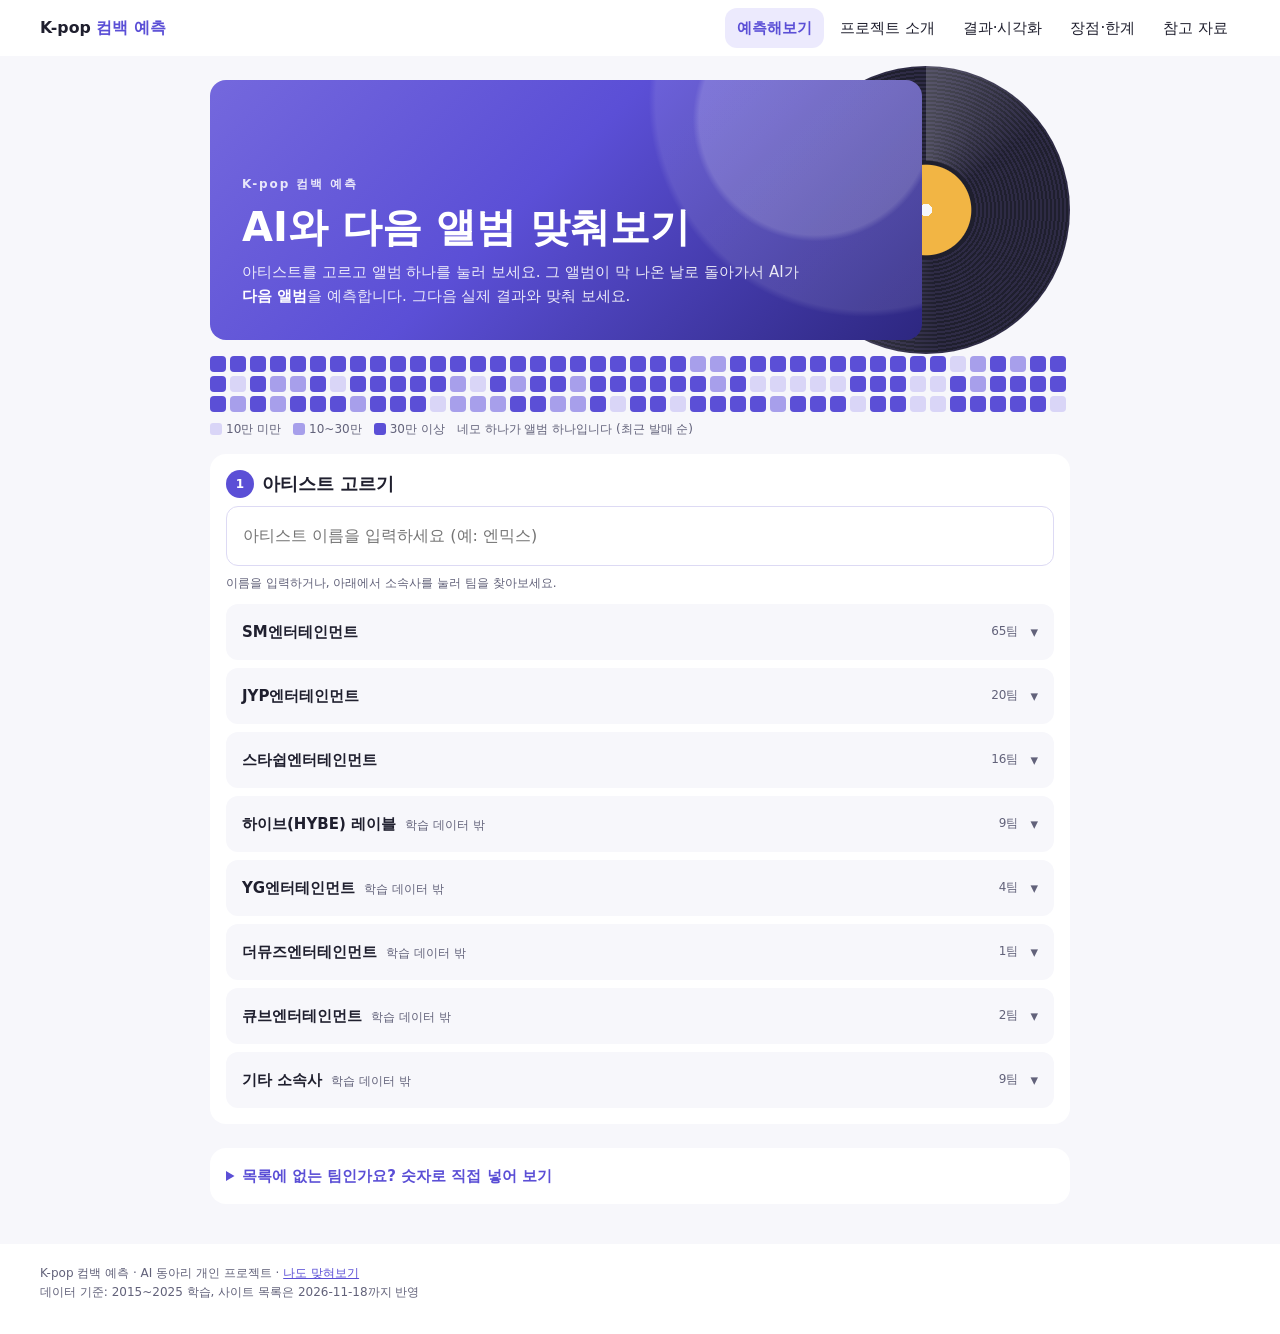
==== commit 7db5e42b: "1페이지를 음악 앱 느낌으로: 앨범 재킷 첫 화면, 앨범 벽, 트랙리스트, LP판 로딩, 플레이어 결과 카드 - 첫 화면: 보라 앨범 재킷 + 반쯤 빠져나온 레코드판 (CSS 도형" ====
--- a/index.html
+++ b/index.html
@@ -22,8 +22,20 @@
 </header>
 
 <main class="감싸기 맞춰보기" id="예측페이지">
-  <h1 class="페이지제목">AI와 다음 앨범 맞춰보기</h1>
-  <p class="페이지설명">아티스트를 고르고 앨범 하나를 눌러 보세요. 그 앨범이 막 나온 날로 돌아가서 AI가 <b>다음 앨범</b>을 예측합니다. 그다음 실제 결과와 맞춰 보세요.</p>
+  <!-- 첫 화면: 앨범 재킷 + 반쯤 빠져나온 레코드판 (그림 파일 없이 도형만) -->
+  <section class="재킷판" aria-label="소개">
+    <div class="큰판" aria-hidden="true"></div>
+    <div class="재킷">
+      <p class="재킷머리">K-pop 컴백 예측</p>
+      <h1 class="페이지제목">AI와 다음 앨범 맞춰보기</h1>
+      <p class="페이지설명">아티스트를 고르고 앨범 하나를 눌러 보세요. 그 앨범이 막 나온 날로 돌아가서 AI가 <b>다음 앨범</b>을 예측합니다. 그다음 실제 결과와 맞춰 보세요.</p>
+    </div>
+  </section>
+  <!-- 앨범 벽: 네모 하나 = 앨범 하나, 색 = 초동 등급 (albums.js에서 그림. 사진·커버 없음) -->
+  <div class="앨범벽틀">
+    <div class="앨범벽" id="앨범벽" role="img" aria-label="최근 앨범들의 초동 등급을 색으로 나타낸 네모 격자"></div>
+    <p class="작게 앨범벽설명"><span><i class="벽칸 등급0"></i>10만 미만</span><span><i class="벽칸 등급1"></i>10~30만</span><span><i class="벽칸 등급2"></i>30만 이상</span><span>네모 하나가 앨범 하나입니다 (최근 발매 순)</span></p>
+  </div>
 
   <!-- 1. 아티스트 -->
   <section class="단계카드 카드" id="단계1">
--- a/css/style.css
+++ b/css/style.css
@@ -389,7 +389,7 @@
 @media (max-width: 520px) { .묶음 { grid-template-columns: 1fr !important; gap: 4px !important; } .묶음이름 { padding-top: 0 !important; } }
 .팀칩.고름 { background: var(--ai); border-color: var(--ai); color: #fff; font-weight: 700; }
 .앨범목록 { list-style: none; margin: 12px 0 0; padding: 0; display: grid; gap: 8px; max-height: 420px; overflow-y: auto; }
-.앨범줄 { width: 100%; display: grid; grid-template-columns: 92px minmax(0, 1fr) auto auto; align-items: center; gap: 4px 12px; padding: 12px 16px; border: 0; border-radius: 12px; background: var(--바탕); text-align: left; cursor: pointer; font-size: 15px; }
+.앨범줄 { width: 100%; display: grid; grid-template-columns: 28px 92px minmax(0, 1fr) auto auto; align-items: center; gap: 4px 12px; padding: 12px 16px; border: 0; border-radius: 12px; background: var(--바탕); text-align: left; cursor: pointer; font-size: 15px; }
 .앨범줄:hover:not(:disabled) { background: var(--ai연); }
 .앨범줄.고름 { background: var(--ai연); box-shadow: inset 4px 0 0 var(--ai); }
 .앨범줄:disabled { cursor: default; opacity: .5; }
@@ -399,13 +399,20 @@
 .앨범유형.유형리패키지, .앨범유형.유형스페셜 { background: var(--강조연); color: var(--글); }
 .새앨범 { font-size: 12px; font-weight: 700; padding: 1px 8px; border-radius: 999px; background: var(--강조); color: var(--글); white-space: nowrap; }   /* 새 것 = 강조 색 배지 */
 @media (max-width: 520px) {
-  .앨범줄 { grid-template-columns: minmax(0, 1fr) auto; }
-  .앨범날짜 { grid-column: 1 / -1; }
+  .앨범줄 { grid-template-columns: 28px minmax(0, 1fr) auto; }
+  .앨범줄 .트랙번호 { grid-row: span 2; }
+  .앨범날짜 { grid-column: 2 / -1; }
 }
 .메모 { color: var(--흐림); }
 .로딩 { display: flex; flex-direction: column; align-items: center; gap: 12px; padding: 28px 0; }
 .로딩 p { margin: 0; font-weight: 600; color: var(--흐림); }
-.빙글 { width: 46px; height: 46px; border-radius: 50%; border: 4px solid var(--ai연); border-top-color: var(--ai); animation: 빙글 .8s linear infinite; }
+/* LP판: 가운데 라벨(주 색) + 홈(줄무늬) + 빛 반사. 그림 파일 없이 CSS 도형만 */
+.빙글 { width: 72px; height: 72px; border-radius: 50%;
+  background:
+    radial-gradient(circle, var(--바탕) 0 5%, var(--ai) 5% 30%, transparent 31%),
+    conic-gradient(from 0deg, rgba(255,255,255,.22), transparent 18%, transparent 50%, rgba(255,255,255,.14) 62%, transparent 80%),
+    repeating-radial-gradient(circle, #1F1F2E 0 2px, #34314D 2px 4px);
+  animation: 빙글 1.8s linear infinite; }
 @keyframes 빙글 { to { transform: rotate(360deg); } }
 .기준줄 { margin: 0 0 12px; }
 .예측두칸 { display: grid; grid-template-columns: 1fr 1fr; gap: 16px; }
@@ -507,3 +514,86 @@
 .가로막대 { position: relative; min-width: 120px; height: 24px; display: flex; align-items: center; }
 .가로막대 i { position: absolute; left: 0; top: 3px; bottom: 3px; border-radius: 4px; opacity: .35; }
 .가로막대 b { position: relative; padding-left: 8px; font-size: 12px; }
+
+/* ---------- 1페이지: 음악 앱 느낌 (앨범 벽 · 트랙리스트 · 재생바) ---------- */
+/* 앨범 벽: 네모 하나 = 앨범 하나, 색 = 초동 등급 */
+.앨범벽틀 { margin: 4px 0 16px; }
+.앨범벽 { display: grid; grid-template-columns: repeat(auto-fill, 16px); grid-auto-rows: 16px; gap: 4px; max-height: 56px; overflow: hidden; }
+.벽칸 { display: inline-block; width: 16px; height: 16px; border-radius: 4px; }
+.앨범벽 .벽칸 { animation: 벽등장 .5s ease both; animation-delay: calc(var(--i) * 6ms); transition: transform .15s ease; }
+.앨범벽 .벽칸:hover { transform: scale(1.35); }
+.벽칸.등급0 { background: #D9D5F7; }
+.벽칸.등급1 { background: #A79FEB; }
+.벽칸.등급2 { background: var(--ai); }
+@keyframes 벽등장 { from { opacity: 0; transform: translateY(4px); } }
+.앨범벽설명 { display: flex; flex-wrap: wrap; align-items: center; gap: 4px 12px; margin: 8px 0 0; }
+.앨범벽설명 span { display: inline-flex; align-items: center; gap: 4px; }
+.앨범벽설명 .벽칸 { width: 12px; height: 12px; border-radius: 3px; }
+@media (max-width: 520px) { .앨범벽 { max-height: 36px; } }
+
+/* 트랙리스트: 01, 02… 고르거나 올리면 ▶ */
+.트랙번호 { color: var(--흐림); font-size: 12px; font-variant-numeric: tabular-nums; text-align: center; }
+.앨범줄:hover:not(:disabled) .트랙번호, .앨범줄.고름 .트랙번호 { font-size: 0; }
+.앨범줄:hover:not(:disabled) .트랙번호::before, .앨범줄.고름 .트랙번호::before { content: "▶"; font-size: 12px; color: var(--ai); }
+
+/* 결과 카드: 이퀄라이저 표시 + 재생바 모양 확률 막대 */
+.예측칸 .예측이름::before { content: ""; display: inline-block; width: 13px; height: 12px; margin-right: 8px; vertical-align: -1px;
+  background: linear-gradient(var(--ai), var(--ai)) 0 100% / 3px 55% no-repeat,
+              linear-gradient(var(--ai), var(--ai)) 5px 100% / 3px 100% no-repeat,
+              linear-gradient(var(--ai), var(--ai)) 10px 100% / 3px 35% no-repeat; }
+.예측칸 .막대틀 { height: 8px; border-radius: 999px; overflow: visible; }
+.예측칸 .막대 { position: relative; border-radius: 999px; }
+.예측칸 .막대줄.예측 .막대::after { content: ""; position: absolute; right: -7px; top: 50%; width: 14px; height: 14px; margin-top: -7px; border-radius: 50%; background: var(--ai); box-shadow: 0 0 0 3px var(--바탕); }
+
+/* ---------- 1페이지 A: 첫 화면 = 앨범 재킷 + 레코드판 ---------- */
+.재킷판 { position: relative; margin: 24px 0 16px; padding-right: 148px; overflow-x: clip; }   /* 도는 판의 모서리 때문에 가로 스크롤이 생기지 않게 */
+.재킷 { position: relative; z-index: 1; min-height: 260px; padding: 32px; border-radius: var(--반지름); overflow: hidden;
+  display: flex; flex-direction: column; justify-content: flex-end; color: #fff;
+  background: radial-gradient(circle at 85% 15%, rgba(255,255,255,.16) 0 18%, transparent 19%),
+              radial-gradient(circle at 92% 8%, rgba(255,255,255,.10) 0 30%, transparent 31%),
+              linear-gradient(135deg, #7468DD 0%, #5B4FD6 45%, #2D2780 100%); }
+.재킷머리 { margin: 0; font-size: 12px; font-weight: 700; letter-spacing: .16em; color: rgba(255,255,255,.85); }
+.재킷 .페이지제목 { margin: 8px 0; color: #fff; font-size: clamp(28px, 4.6vw, 40px); line-height: 1.25; }
+.재킷 .페이지설명 { margin: 0; max-width: 560px; color: rgba(255,255,255,.88); }
+.재킷 .페이지설명 b { color: #fff; }
+.큰판 { position: absolute; right: 0; top: 50%; width: 288px; height: 288px; margin-top: -144px; border-radius: 50%; z-index: 0;
+  background:
+    radial-gradient(circle, var(--바탕) 0 3%, var(--강조) 3% 22%, #1F1F2E 22.5% 24%, transparent 24.5%),
+    conic-gradient(from 0deg, rgba(255,255,255,.20), transparent 15%, transparent 48%, rgba(255,255,255,.12) 60%, transparent 78%),
+    repeating-radial-gradient(circle, #1F1F2E 0 2px, #2E2B45 2px 4px);
+  animation: 빙글 12s linear infinite; }
+@media (max-width: 640px) {
+  .재킷판 { padding: 64px 0 0; overflow: hidden; }
+  .큰판 { width: 168px; height: 168px; top: 0; right: -24px; margin-top: 0; }
+  .재킷 { min-height: 0; padding: 24px 20px; }
+}
+
+/* ---------- 1페이지 C: 예측 결과 = 뮤직 플레이어 화면 ---------- */
+#예측결과 .예측칸 { position: relative; overflow: hidden; color: #fff; background: linear-gradient(160deg, #2D2780 0%, #1F1F2E 100%); }
+#예측결과 .예측칸::after { content: ""; position: absolute; top: 16px; right: 16px; width: 44px; height: 44px; border-radius: 50%; opacity: .95;
+  background:
+    radial-gradient(circle, #1F1F2E 0 6%, var(--강조) 6% 30%, transparent 31%),
+    conic-gradient(from 0deg, rgba(255,255,255,.25), transparent 20%, transparent 50%, rgba(255,255,255,.15) 62%, transparent 80%),
+    repeating-radial-gradient(circle, #0F0E1A 0 1.5px, #34314D 1.5px 3px);
+  animation: 빙글 4s linear infinite; }
+#예측결과 .예측이름 { color: rgba(255,255,255,.75); padding-right: 52px; }
+#예측결과 .예측이름::before { background: linear-gradient(#A79FEB, #A79FEB) 0 100% / 3px 55% no-repeat, linear-gradient(#A79FEB, #A79FEB) 5px 100% / 3px 100% no-repeat, linear-gradient(#A79FEB, #A79FEB) 10px 100% / 3px 35% no-repeat; }
+#예측결과 .등급 { color: #fff; padding-right: 52px; }
+#예측결과 .등급 small { color: rgba(255,255,255,.7); }
+#예측결과 .등급.없음 { color: rgba(255,255,255,.7); }
+#예측결과 .막대줄 { color: rgba(255,255,255,.8); }
+#예측결과 .막대줄.예측 { color: #fff; }
+#예측결과 .막대틀 { background: rgba(255,255,255,.16); }
+#예측결과 .막대 { background: rgba(255,255,255,.4); }
+#예측결과 .막대줄.예측 .막대 { background: #fff; }
+#예측결과 .막대줄.예측 .막대::after { background: #fff; box-shadow: 0 0 0 3px rgba(167,159,235,.55); }
+#예측결과 .작게 { color: rgba(255,255,255,.72); }
+.시간줄 { display: flex; align-items: center; gap: 8px; font-size: 12px; font-weight: 600; font-variant-numeric: tabular-nums; }
+.시간줄 i { flex: 1; height: 2px; border-radius: 2px; background: rgba(255,255,255,.35); }
+#예측결과 .시간줄 { color: rgba(255,255,255,.9); margin: 8px 0 0; }
+#예측결과 .시간줄 span { display: inline; color: inherit; font-size: 12px; font-weight: 600; }
+#예측결과 .등급 small { white-space: nowrap; }
+@media (max-width: 520px) {
+  #예측결과 .예측칸::after { width: 36px; height: 36px; top: 12px; right: 12px; }
+  #예측결과 .등급 { padding-right: 40px; }
+}
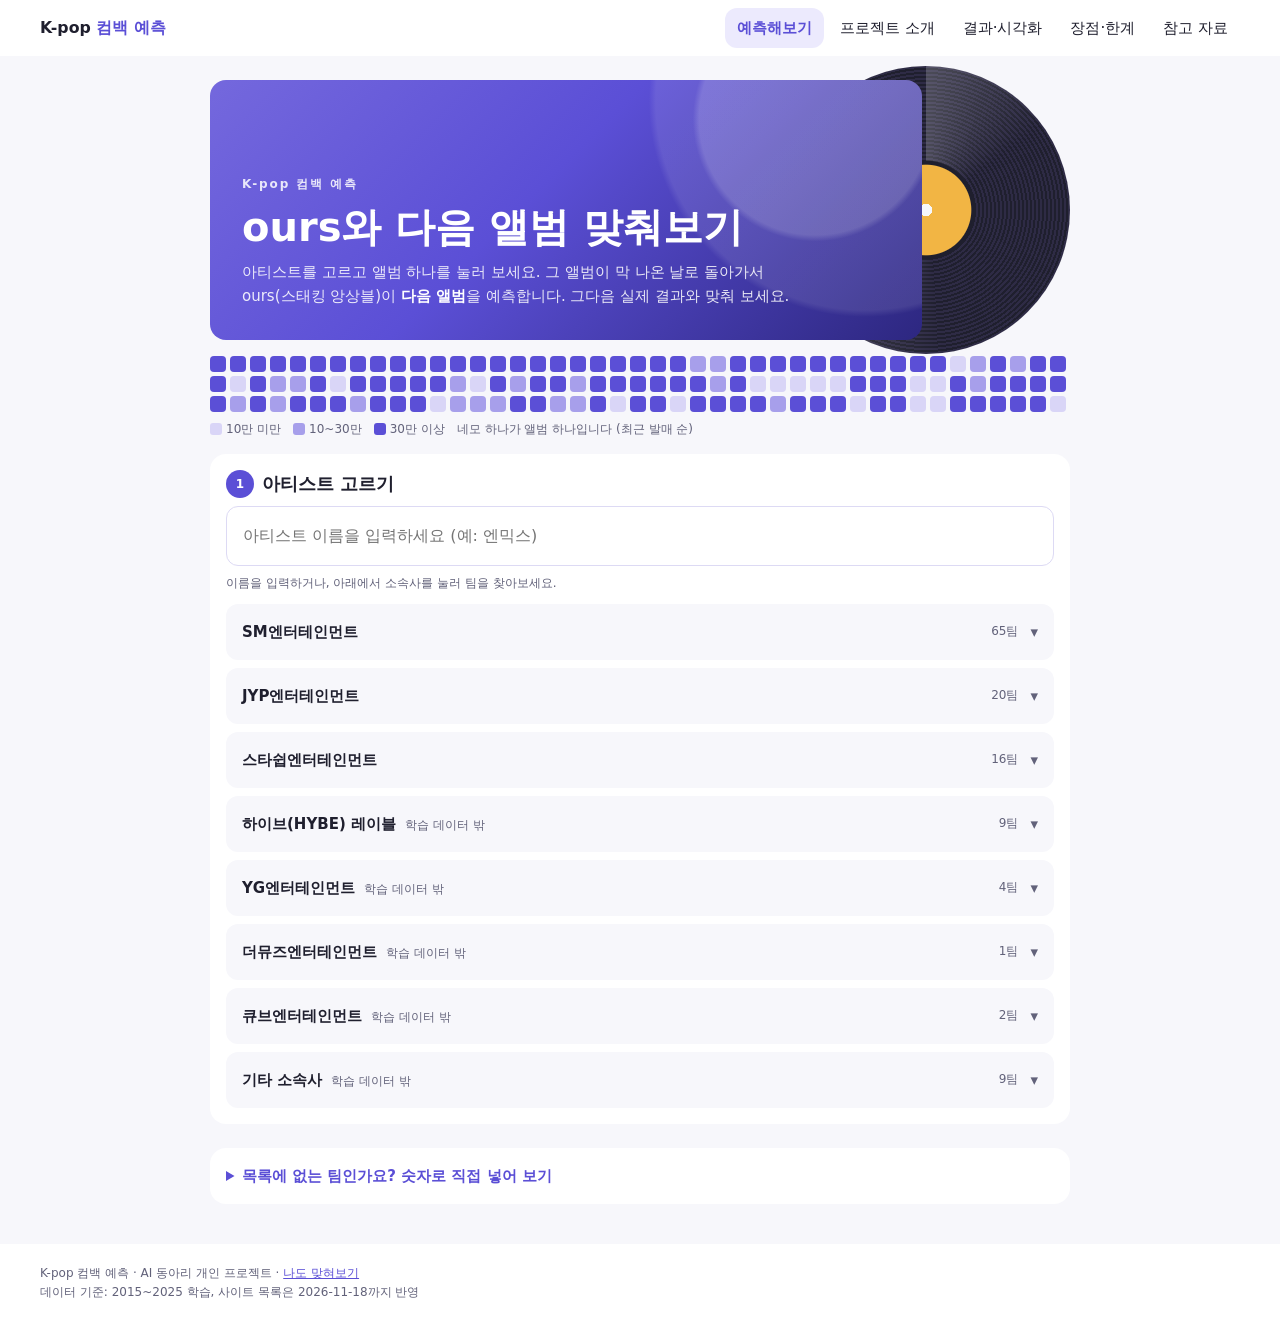
==== commit 3e171ab5: "모델 이름 변경(ours·휴리스틱 베이스라인) + PDF ver5 내용 반영 - 화면 문구만 변경: AI → ours(스태킹 앙상블), 사람 모델 → 휴리스틱 베이스라인 (키·id" ====
--- a/index.html
+++ b/index.html
@@ -27,8 +27,8 @@
     <div class="큰판" aria-hidden="true"></div>
     <div class="재킷">
       <p class="재킷머리">K-pop 컴백 예측</p>
-      <h1 class="페이지제목">AI와 다음 앨범 맞춰보기</h1>
-      <p class="페이지설명">아티스트를 고르고 앨범 하나를 눌러 보세요. 그 앨범이 막 나온 날로 돌아가서 AI가 <b>다음 앨범</b>을 예측합니다. 그다음 실제 결과와 맞춰 보세요.</p>
+      <h1 class="페이지제목">ours와 다음 앨범 맞춰보기</h1>
+      <p class="페이지설명">아티스트를 고르고 앨범 하나를 눌러 보세요. 그 앨범이 막 나온 날로 돌아가서 ours(스태킹 앙상블)이 <b>다음 앨범</b>을 예측합니다. 그다음 실제 결과와 맞춰 보세요.</p>
     </div>
   </section>
   <!-- 앨범 벽: 네모 하나 = 앨범 하나, 색 = 초동 등급 (albums.js에서 그림. 사진·커버 없음) -->
@@ -55,7 +55,7 @@
 
   <!-- 3. 예측 -->
   <section class="단계카드 카드 숨김" id="단계3" aria-live="polite">
-    <h2><span class="단계번호">3</span>AI 예측</h2>
+    <h2><span class="단계번호">3</span>ours 예측</h2>
     <div class="로딩 숨김" id="로딩">
       <div class="빙글" aria-hidden="true"></div>
       <p id="로딩글">계산하고 있습니다…</p>
@@ -86,7 +86,7 @@
     <h2><span class="단계번호">4</span>실제로는?</h2>
     <div class="예측두칸" id="실제두칸"></div>
     <p class="작게" id="실제메모"></p>
-    <p class="작게">'사람 모델'은 초동은 설문 70명이 '주로 본 것'을 응답 비율대로 섞은 모델, 시기는 직전 공백 그대로입니다. 성능 숫자는 <a href="results.html">결과·시각화</a>에서 볼 수 있습니다.</p>
+    <p class="작게">'휴리스틱 베이스라인'(사람의 예측 방식을 규칙으로 만든 기준 모델)은 초동에서는 설문 70명이 '주로 본 것'을 응답 비율대로 섞은 모델, 시기는 직전 공백 그대로입니다. 성능 숫자는 <a href="results.html">결과·시각화</a>에서 볼 수 있습니다.</p>
   </section>
 
   <!-- 목록에 없는 팀: 직접 입력 -->
@@ -100,7 +100,7 @@
         <label>그 앞 앨범 발매일<input name="앞발매일" id="앞발매일" type="date" value="2025-12-01"></label>
         <label class="체크"><input id="데뷔작" type="checkbox"> 최근 앨범이 데뷔작입니다</label>
         <label>그 앞 앨범 초동 (장, 선택)<input name="앞초동" type="number" min="1" step="1" inputmode="numeric" placeholder="비우면 최근 앨범 초동으로 계산"></label>
-        <label class="체크"><input name="최근리패" type="checkbox"> 최근 앨범이 리패키지입니다 (사람 모델용)</label>
+        <label class="체크"><input name="최근리패" type="checkbox"> 최근 앨범이 리패키지입니다 (휴리스틱 베이스라인용)</label>
         <label>다음 앨범 발매 예정일 (초동 예측용)<input name="다음발매일" type="date"></label>
         <label>다음 앨범 유형<select name="다음유형"><option>미니</option><option>정규</option><option>싱글</option><option>리패키지</option><option>스페셜</option></select></label>
         <label>앨범 유형<select name="유형"><option>미니</option><option>정규</option><option>싱글</option></select></label>
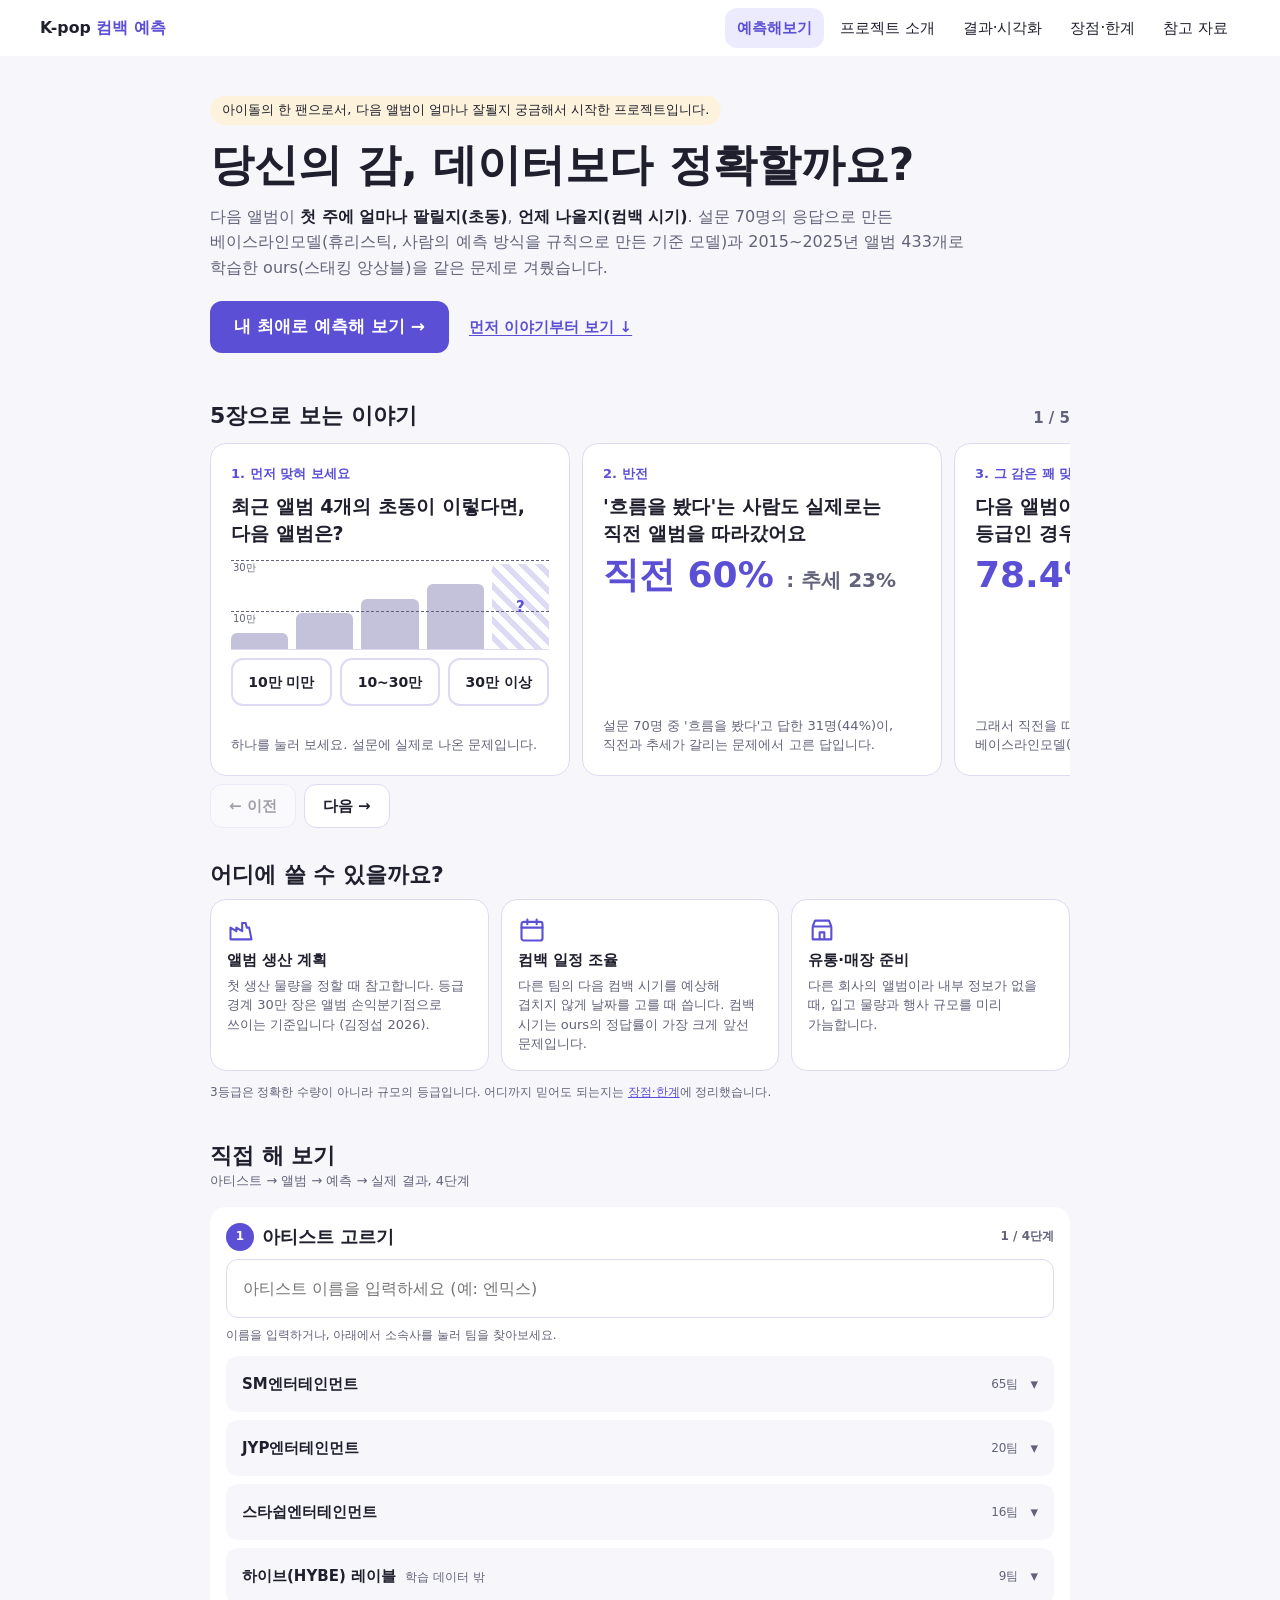
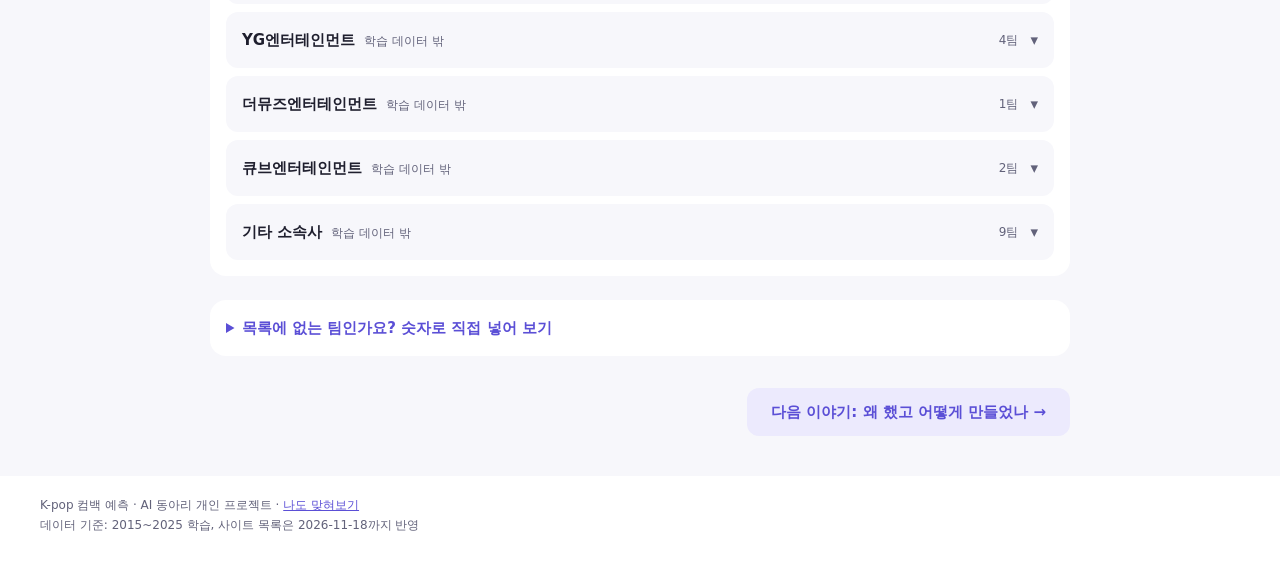
==== commit 4e808678: "교수님 피드백 반영: 1페이지 이야기형(B) 첫 화면, 소개 0장(왜·누구에게), 한계 0장(어디까지 믿나), ver6 문장 - 1페이지: 동기·질문·주 버튼 하나, 이야기 카드 " ====
--- a/index.html
+++ b/index.html
@@ -3,7 +3,7 @@
 <head>
 <meta charset="utf-8">
 <meta name="viewport" content="width=device-width, initial-scale=1">
-<title>예측해보기 · K-pop 컴백 예측</title>
+<title>예측해 보기 · K-pop 컴백 예측</title>
 <link rel="stylesheet" href="css/style.css">
 </head>
 <body>
@@ -22,24 +22,98 @@
 </header>
 
 <main class="감싸기 맞춰보기" id="예측페이지">
-  <!-- 첫 화면: 앨범 재킷 + 반쯤 빠져나온 레코드판 (그림 파일 없이 도형만) -->
-  <section class="재킷판" aria-label="소개">
-    <div class="큰판" aria-hidden="true"></div>
-    <div class="재킷">
-      <p class="재킷머리">K-pop 컴백 예측</p>
-      <h1 class="페이지제목">ours와 다음 앨범 맞춰보기</h1>
-      <p class="페이지설명">아티스트를 고르고 앨범 하나를 눌러 보세요. 그 앨범이 막 나온 날로 돌아가서 ours(스태킹 앙상블)이 <b>다음 앨범</b>을 예측합니다. 그다음 실제 결과와 맞춰 보세요.</p>
-    </div>
-  </section>
-  <!-- 앨범 벽: 네모 하나 = 앨범 하나, 색 = 초동 등급 (albums.js에서 그림. 사진·커버 없음) -->
-  <div class="앨범벽틀">
-    <div class="앨범벽" id="앨범벽" role="img" aria-label="최근 앨범들의 초동 등급을 색으로 나타낸 네모 격자"></div>
-    <p class="작게 앨범벽설명"><span><i class="벽칸 등급0"></i>10만 미만</span><span><i class="벽칸 등급1"></i>10~30만</span><span><i class="벽칸 등급2"></i>30만 이상</span><span>네모 하나가 앨범 하나입니다 (최근 발매 순)</span></p>
-  </div>
+  <!-- 첫 화면: 질문 하나 + 주 버튼 하나 -->
+  <section class="첫화면" aria-labelledby="첫제목">
+    <p class="동기">아이돌의 한 팬으로서, 다음 앨범이 얼마나 잘될지 궁금해서 시작한 프로젝트입니다.</p>
+    <h1 class="페이지제목" id="첫제목">당신의 감, 데이터보다 정확할까요?</h1>
+    <p class="페이지설명">다음 앨범이 <b>첫 주에 얼마나 팔릴지(초동)</b>, <b>언제 나올지(컴백 시기)</b>.
+      설문 70명의 응답으로 만든 베이스라인모델(휴리스틱, 사람의 예측 방식을 규칙으로 만든 기준 모델)과
+      2015~2025년 앨범 433개로 학습한 ours(스태킹 앙상블)을 같은 문제로 겨뤘습니다.</p>
+    <div class="첫버튼들">
+      <a class="큰버튼 주버튼" href="#단계1" data-예측으로>내 최애로 예측해 보기 →</a>
+      <a class="보조링크" href="#이야기">먼저 이야기부터 보기 ↓</a>
+    </div>
+  </section>
+
+  <!-- 이야기 카드 5장: 옆으로 넘김. 숫자는 chartData.js에서 채우고, 없는 숫자는 PDF 그대로 -->
+  <section class="이야기틀" id="이야기" aria-labelledby="이야기제목">
+    <div class="이야기머리">
+      <h2 id="이야기제목">5장으로 보는 이야기</h2>
+      <p class="진행" aria-live="polite"><span id="이야기진행">1 / 5</span></p>
+    </div>
+    <div class="이야기" id="이야기판" tabindex="0" aria-label="이야기 카드 5장, 옆으로 넘겨 보세요">
+      <article class="이야기카드" aria-roledescription="카드">
+        <span class="카드장">1. 먼저 맞혀 보세요</span>
+        <h3>최근 앨범 4개의 초동이 이렇다면, 다음 앨범은?</h3>
+        <div class="미니막대" id="미니막대" aria-hidden="true"></div>
+        <div class="고르기" id="이야기고르기" role="group" aria-label="다음 앨범 초동 고르기">
+          <button type="button" data-k="0">10만 미만</button><button type="button" data-k="1">10~30만</button><button type="button" data-k="2">30만 이상</button>
+        </div>
+        <p class="작게 고른말" id="이야기고른말">하나를 눌러 보세요. 설문에 실제로 나온 문제입니다.</p>
+      </article>
+      <article class="이야기카드" aria-roledescription="카드">
+        <span class="카드장">2. 반전</span>
+        <h3>'흐름을 봤다'는 사람도 실제로는 직전 앨범을 따라갔어요</h3>
+        <div class="큰숫자">직전 60% <small>: 추세 23%</small></div>
+        <p class="작게">설문 70명 중 '흐름을 봤다'고 답한 31명(44%)이, 직전과 추세가 갈리는 문제에서 고른 답입니다.</p>
+      </article>
+      <article class="이야기카드" aria-roledescription="카드">
+        <span class="카드장">3. 그 감은 꽤 맞아요</span>
+        <h3>다음 앨범이 직전 앨범과 같은 등급인 경우</h3>
+        <div class="큰숫자">78.4%</div>
+        <p class="작게">그래서 직전을 따라가는 방식도 강합니다. 베이스라인모델(휴리스틱)의 초동 정답률 <b data-차트="초동사람"></b>.</p>
+      </article>
+      <article class="이야기카드" aria-roledescription="카드">
+        <span class="카드장">4. 하지만 여기서 틀려요</span>
+        <h3>직전 앨범이 리패키지일 때 · 컴백 시기</h3>
+        <div class="큰숫자 틀림색"><span data-차트="리팩사람"></span> · <span data-차트="시기사람"></span></div>
+        <p class="작게">베이스라인모델의 정답률입니다. ours는 <b data-차트="리팩ours"></b> · <b data-차트="시기ours"></b>, 컴백 시기는 <b data-차트="시기승"></b>년 모두 앞섰습니다.</p>
+      </article>
+      <article class="이야기카드" aria-roledescription="카드">
+        <span class="카드장">5. 진짜 시험 · 2026년</span>
+        <h3>학습에 없던 2026년 앨범으로 예측 4건 중</h3>
+        <div class="큰숫자">2건 맞힘</div>
+        <p class="작게">틀린 2건은 화제성, 디지털 싱글처럼 데이터에 없는 정보 때문이었습니다. 직접 확인해 보세요.</p>
+        <div class="시연버튼들">
+          <button type="button" class="큰버튼 보조" data-시연팀="엔믹스" data-시연앨범="Heavy Serenade">맞힌 예: 엔믹스 보기</button>
+          <button type="button" class="큰버튼 보조" data-시연팀="리센느" data-시연앨범="lip bomb">틀린 예: 리센느 보기</button>
+        </div>
+      </article>
+    </div>
+    <div class="넘김">
+      <button type="button" class="넘김버튼" id="이야기이전" aria-label="이전 카드">← 이전</button>
+      <button type="button" class="넘김버튼" id="이야기다음" aria-label="다음 카드">다음 →</button>
+    </div>
+  </section>
+
+  <!-- 어디에 쓸 수 있을까 -->
+  <section class="쓸모틀" aria-labelledby="쓸모제목">
+    <h2 id="쓸모제목">어디에 쓸 수 있을까요?</h2>
+    <div class="쓸모들">
+      <div class="카드 쓸모카드">
+        <svg class="쓸모아이콘" viewBox="0 0 24 24" aria-hidden="true"><path d="M3 20V10l5 3V10l5 3V6h3l1 4h2l2 10z" fill="none" stroke="currentColor" stroke-width="1.8" stroke-linejoin="round"/></svg>
+        <b>앨범 생산 계획</b>
+        <p class="작게">첫 생산 물량을 정할 때 참고합니다. 등급 경계 30만 장은 앨범 손익분기점으로 쓰이는 기준입니다 (김정섭 2026).</p>
+      </div>
+      <div class="카드 쓸모카드">
+        <svg class="쓸모아이콘" viewBox="0 0 24 24" aria-hidden="true"><rect x="3" y="5" width="18" height="16" rx="2" fill="none" stroke="currentColor" stroke-width="1.8"/><path d="M3 10h18M8 3v4M16 3v4" stroke="currentColor" stroke-width="1.8" stroke-linecap="round"/></svg>
+        <b>컴백 일정 조율</b>
+        <p class="작게">다른 팀의 다음 컴백 시기를 예상해 겹치지 않게 날짜를 고를 때 씁니다. 컴백 시기는 ours의 정답률이 가장 크게 앞선 문제입니다.</p>
+      </div>
+      <div class="카드 쓸모카드">
+        <svg class="쓸모아이콘" viewBox="0 0 24 24" aria-hidden="true"><path d="M4 9l2-5h12l2 5M4 9v11h16V9M4 9h16M10 20v-6h4v6" fill="none" stroke="currentColor" stroke-width="1.8" stroke-linejoin="round"/></svg>
+        <b>유통·매장 준비</b>
+        <p class="작게">다른 회사의 앨범이라 내부 정보가 없을 때, 입고 물량과 행사 규모를 미리 가늠합니다.</p>
+      </div>
+    </div>
+    <p class="작게">3등급은 정확한 수량이 아니라 규모의 등급입니다. 어디까지 믿어도 되는지는 <a href="limits.html#쓸모">장점·한계</a>에 정리했습니다.</p>
+  </section>
+
+  <h2 class="체험제목" id="체험">직접 해 보기 <span class="작게">아티스트 → 앨범 → 예측 → 실제 결과, 4단계</span></h2>
 
   <!-- 1. 아티스트 -->
   <section class="단계카드 카드" id="단계1">
-    <h2><span class="단계번호">1</span>아티스트 고르기</h2>
+    <h2><span class="단계번호">1</span>아티스트 고르기<span class="단계수">1 / 4단계</span></h2>
     <input id="검색" class="검색 큰검색" type="search" placeholder="아티스트 이름을 입력하세요 (예: 엔믹스)" aria-label="아티스트 이름 검색" autocomplete="off">
     <p class="작게 검색안내" id="검색안내">이름을 입력하거나, 아래에서 소속사를 눌러 팀을 찾아보세요.</p>
     <div class="회사목록" id="회사목록"></div>
@@ -47,7 +121,7 @@
 
   <!-- 2. 앨범 -->
   <section class="단계카드 카드 숨김" id="단계2">
-    <h2><span class="단계번호">2</span><span id="앨범제목">앨범 고르기</span></h2>
+    <h2><span class="단계번호">2</span><span id="앨범제목">앨범 고르기</span><span class="단계수">2 / 4단계</span></h2>
     <p class="작게" id="앨범설명"></p>
     <ol class="앨범목록" id="앨범목록"></ol>
     <p class="작게 메모" id="앨범메모"></p>
@@ -55,7 +129,7 @@
 
   <!-- 3. 예측 -->
   <section class="단계카드 카드 숨김" id="단계3" aria-live="polite">
-    <h2><span class="단계번호">3</span>ours 예측</h2>
+    <h2><span class="단계번호">3</span>ours 예측<span class="단계수">3 / 4단계</span></h2>
     <div class="로딩 숨김" id="로딩">
       <div class="빙글" aria-hidden="true"></div>
       <p id="로딩글">계산하고 있습니다…</p>
@@ -77,16 +151,16 @@
           <p class="작게" id="시기설명"></p>
         </div>
       </div>
-      <button type="button" class="큰버튼 실제버튼" id="실제버튼">실제 값 확인해 보기</button>
+      <button type="button" class="큰버튼 실제버튼" id="실제버튼">실제 결과와 비교하기 →</button>
     </div>
   </section>
 
   <!-- 4. 실제 값 -->
   <section class="단계카드 카드 숨김" id="단계4" aria-live="polite">
-    <h2><span class="단계번호">4</span>실제로는?</h2>
+    <h2><span class="단계번호">4</span>실제로는?<span class="단계수">4 / 4단계</span></h2>
     <div class="예측두칸" id="실제두칸"></div>
     <p class="작게" id="실제메모"></p>
-    <p class="작게">'휴리스틱 베이스라인'(사람의 예측 방식을 규칙으로 만든 기준 모델)은 초동에서는 설문 70명이 '주로 본 것'을 응답 비율대로 섞은 모델, 시기는 직전 공백 그대로입니다. 성능 숫자는 <a href="results.html">결과·시각화</a>에서 볼 수 있습니다.</p>
+    <p class="작게">베이스라인모델(휴리스틱, 사람의 예측 방식을 규칙으로 만든 기준 모델)은 초동에서는 설문 70명이 '주로 본 것'을 응답 비율대로 섞은 모델, 시기는 직전 공백 그대로입니다. 성능 숫자는 <a href="results.html">결과·시각화</a>에서 볼 수 있습니다.</p>
   </section>
 
   <!-- 목록에 없는 팀: 직접 입력 -->
@@ -100,7 +174,7 @@
         <label>그 앞 앨범 발매일<input name="앞발매일" id="앞발매일" type="date" value="2025-12-01"></label>
         <label class="체크"><input id="데뷔작" type="checkbox"> 최근 앨범이 데뷔작입니다</label>
         <label>그 앞 앨범 초동 (장, 선택)<input name="앞초동" type="number" min="1" step="1" inputmode="numeric" placeholder="비우면 최근 앨범 초동으로 계산"></label>
-        <label class="체크"><input name="최근리패" type="checkbox"> 최근 앨범이 리패키지입니다 (휴리스틱 베이스라인용)</label>
+        <label class="체크"><input name="최근리패" type="checkbox"> 최근 앨범이 리패키지입니다 (베이스라인모델(휴리스틱)용)</label>
         <label>다음 앨범 발매 예정일 (초동 예측용)<input name="다음발매일" type="date"></label>
         <label>다음 앨범 유형<select name="다음유형"><option>미니</option><option>정규</option><option>싱글</option><option>리패키지</option><option>스페셜</option></select></label>
         <label>앨범 유형<select name="유형"><option>미니</option><option>정규</option><option>싱글</option></select></label>
@@ -113,7 +187,12 @@
       <div class="예측두칸" id="직접결과"></div>
     </form>
   </details>
+
+  <nav class="다음이야기" aria-label="다음 페이지"><a class="큰버튼 보조" href="about.html">다음 이야기: 왜 했고 어떻게 만들었나 →</a></nav>
 </main>
+
+<!-- 폰: 화면 아래에 늘 보이는 주 버튼 (예측 영역이 보이면 숨김) -->
+<div class="하단버튼" id="하단버튼"><a class="큰버튼 주버튼" href="#단계1" data-예측으로>내 최애로 직접 예측해 보기 →</a></div>
 
 <footer class="바닥">
   <div class="감싸기">
@@ -125,6 +204,7 @@
 <script src="js/model.js"></script>
 <script src="js/artists.js"></script>
 <script src="js/albums.js"></script>
+<script src="js/chartData.js"></script>
 <script src="js/predict.js"></script>
 <script src="js/app.js"></script>
 </body>
--- a/css/style.css
+++ b/css/style.css
@@ -516,21 +516,6 @@
 .가로막대 b { position: relative; padding-left: 8px; font-size: 12px; }
 
 /* ---------- 1페이지: 음악 앱 느낌 (앨범 벽 · 트랙리스트 · 재생바) ---------- */
-/* 앨범 벽: 네모 하나 = 앨범 하나, 색 = 초동 등급 */
-.앨범벽틀 { margin: 4px 0 16px; }
-.앨범벽 { display: grid; grid-template-columns: repeat(auto-fill, 16px); grid-auto-rows: 16px; gap: 4px; max-height: 56px; overflow: hidden; }
-.벽칸 { display: inline-block; width: 16px; height: 16px; border-radius: 4px; }
-.앨범벽 .벽칸 { animation: 벽등장 .5s ease both; animation-delay: calc(var(--i) * 6ms); transition: transform .15s ease; }
-.앨범벽 .벽칸:hover { transform: scale(1.35); }
-.벽칸.등급0 { background: #D9D5F7; }
-.벽칸.등급1 { background: #A79FEB; }
-.벽칸.등급2 { background: var(--ai); }
-@keyframes 벽등장 { from { opacity: 0; transform: translateY(4px); } }
-.앨범벽설명 { display: flex; flex-wrap: wrap; align-items: center; gap: 4px 12px; margin: 8px 0 0; }
-.앨범벽설명 span { display: inline-flex; align-items: center; gap: 4px; }
-.앨범벽설명 .벽칸 { width: 12px; height: 12px; border-radius: 3px; }
-@media (max-width: 520px) { .앨범벽 { max-height: 36px; } }
-
 /* 트랙리스트: 01, 02… 고르거나 올리면 ▶ */
 .트랙번호 { color: var(--흐림); font-size: 12px; font-variant-numeric: tabular-nums; text-align: center; }
 .앨범줄:hover:not(:disabled) .트랙번호, .앨범줄.고름 .트랙번호 { font-size: 0; }
@@ -544,29 +529,6 @@
 .예측칸 .막대틀 { height: 8px; border-radius: 999px; overflow: visible; }
 .예측칸 .막대 { position: relative; border-radius: 999px; }
 .예측칸 .막대줄.예측 .막대::after { content: ""; position: absolute; right: -7px; top: 50%; width: 14px; height: 14px; margin-top: -7px; border-radius: 50%; background: var(--ai); box-shadow: 0 0 0 3px var(--바탕); }
-
-/* ---------- 1페이지 A: 첫 화면 = 앨범 재킷 + 레코드판 ---------- */
-.재킷판 { position: relative; margin: 24px 0 16px; padding-right: 148px; overflow-x: clip; }   /* 도는 판의 모서리 때문에 가로 스크롤이 생기지 않게 */
-.재킷 { position: relative; z-index: 1; min-height: 260px; padding: 32px; border-radius: var(--반지름); overflow: hidden;
-  display: flex; flex-direction: column; justify-content: flex-end; color: #fff;
-  background: radial-gradient(circle at 85% 15%, rgba(255,255,255,.16) 0 18%, transparent 19%),
-              radial-gradient(circle at 92% 8%, rgba(255,255,255,.10) 0 30%, transparent 31%),
-              linear-gradient(135deg, #7468DD 0%, #5B4FD6 45%, #2D2780 100%); }
-.재킷머리 { margin: 0; font-size: 12px; font-weight: 700; letter-spacing: .16em; color: rgba(255,255,255,.85); }
-.재킷 .페이지제목 { margin: 8px 0; color: #fff; font-size: clamp(28px, 4.6vw, 40px); line-height: 1.25; }
-.재킷 .페이지설명 { margin: 0; max-width: 560px; color: rgba(255,255,255,.88); }
-.재킷 .페이지설명 b { color: #fff; }
-.큰판 { position: absolute; right: 0; top: 50%; width: 288px; height: 288px; margin-top: -144px; border-radius: 50%; z-index: 0;
-  background:
-    radial-gradient(circle, var(--바탕) 0 3%, var(--강조) 3% 22%, #1F1F2E 22.5% 24%, transparent 24.5%),
-    conic-gradient(from 0deg, rgba(255,255,255,.20), transparent 15%, transparent 48%, rgba(255,255,255,.12) 60%, transparent 78%),
-    repeating-radial-gradient(circle, #1F1F2E 0 2px, #2E2B45 2px 4px);
-  animation: 빙글 12s linear infinite; }
-@media (max-width: 640px) {
-  .재킷판 { padding: 64px 0 0; overflow: hidden; }
-  .큰판 { width: 168px; height: 168px; top: 0; right: -24px; margin-top: 0; }
-  .재킷 { min-height: 0; padding: 24px 20px; }
-}
 
 /* ---------- 1페이지 C: 예측 결과 = 뮤직 플레이어 화면 ---------- */
 #예측결과 .예측칸 { position: relative; overflow: hidden; color: #fff; background: linear-gradient(160deg, #2D2780 0%, #1F1F2E 100%); }
@@ -597,3 +559,87 @@
   #예측결과 .예측칸::after { width: 36px; height: 36px; top: 12px; right: 12px; }
   #예측결과 .등급 { padding-right: 40px; }
 }
+
+/* ---------- 1페이지: 첫 화면 + 이야기 카드 (샘플 B) ---------- */
+.첫화면 { padding: 40px 0 24px; max-width: 760px; }
+.첫화면 .동기 { display: inline-block; margin: 0 0 12px; padding: 4px 12px; border-radius: 999px; background: var(--강조연); font-size: 13px; }
+.첫화면 .페이지제목 { margin: 0 0 12px; font-size: clamp(28px, 6vw, 44px); line-height: 1.25; font-weight: 800; }
+.첫화면 .페이지설명 { margin: 0 0 20px; color: var(--흐림); font-size: 16px; }
+.첫화면 .페이지설명 b { color: var(--글); }
+.첫버튼들 { display: flex; flex-wrap: wrap; align-items: center; gap: 12px 20px; }
+.큰버튼.주버튼 { margin: 0; min-height: 52px; font-size: 17px; font-weight: 700; }
+.큰버튼:hover { filter: brightness(1.08); }
+.큰버튼:active { transform: scale(.98); }
+.보조링크 { font-weight: 600; text-decoration: underline; text-underline-offset: 3px; }
+
+.이야기틀 { margin: 24px 0 8px; scroll-margin-top: calc(var(--머리높이) + 8px); }
+.이야기머리 { display: flex; align-items: baseline; justify-content: space-between; gap: 12px; }
+.이야기머리 h2 { font-size: 22px; font-weight: 700; margin: 0; }
+.이야기머리 .진행 { margin: 0; }
+.이야기 { display: flex; gap: 12px; overflow-x: auto; scroll-snap-type: x mandatory; padding: 12px 0 8px; scrollbar-width: thin; }
+.이야기카드 { flex: 0 0 min(86%, 360px); scroll-snap-align: start; display: flex; flex-direction: column; gap: 8px;
+  background: var(--카드); border: 1px solid var(--경계); border-radius: var(--반지름); padding: 20px; min-height: 280px; }
+.이야기카드 .카드장 { font-size: 13px; font-weight: 700; color: var(--ai); }
+.이야기카드 h3 { margin: 0; font-size: 19px; }
+.이야기카드 .큰숫자 { font-size: 36px; font-weight: 800; line-height: 1.15; color: var(--ai); font-variant-numeric: tabular-nums; }
+.이야기카드 .큰숫자 small { font-size: 20px; color: var(--흐림); font-weight: 700; }
+.이야기카드 .큰숫자.틀림색 { color: var(--오류); }
+.이야기카드 > .작게 { font-size: 13px; margin: auto 0 0; }
+.이야기카드 .작게 b { color: var(--글); }
+.미니막대 { position: relative; display: flex; align-items: flex-end; gap: 8px; height: 96px; border-bottom: 1px solid var(--경계); }
+.미니막대 i { flex: 1; background: var(--막대회색); border-radius: 6px 6px 0 0; }
+.미니막대 i.물음 { display: grid; place-items: center; font-style: normal; font-weight: 800; color: var(--ai);
+  background: repeating-linear-gradient(45deg, var(--카드), var(--카드) 6px, var(--경계) 6px, var(--경계) 12px); }
+.미니막대 .기준선 { position: absolute; left: 0; right: 0; border-top: 1px dashed var(--흐림); font-size: 10px; color: var(--흐림); line-height: 1; padding: 2px 0 0 2px; pointer-events: none; }
+.고르기 { display: grid; grid-template-columns: repeat(3, 1fr); gap: 8px; }
+.고르기 button { min-height: 48px; padding: 4px; border: 2px solid var(--경계); border-radius: 12px; background: var(--카드); font-size: 14px; font-weight: 700; cursor: pointer; }
+.고르기 button:hover { border-color: var(--ai); }
+.고르기 button.고름 { border-color: var(--ai); background: var(--ai연); color: var(--ai); }
+.고르기 button.정답 { border-color: var(--ai); background: var(--ai); color: #fff; }
+.고른말 { margin: 0; font-size: 13px !important; }
+.시연버튼들 { display: grid; gap: 8px; }
+.시연버튼들 .큰버튼 { margin: 0; width: 100%; }
+.넘김 { display: flex; gap: 8px; }
+.넘김버튼 { min-height: 44px; padding: 0 18px; border: 1px solid var(--경계); border-radius: 12px; background: var(--카드); font-weight: 600; cursor: pointer; }
+.넘김버튼:hover:not(:disabled) { border-color: var(--ai); color: var(--ai); }
+.넘김버튼:disabled { opacity: .4; cursor: default; }
+
+.쓸모틀 { margin: 32px 0 8px; }
+.쓸모틀 h2 { font-size: 22px; font-weight: 700; }
+.쓸모들 { display: grid; grid-template-columns: repeat(3, 1fr); gap: 12px; margin-bottom: 8px; }
+@media (max-width: 760px) { .쓸모들 { grid-template-columns: 1fr; } }
+.쓸모카드 { display: flex; flex-direction: column; gap: 4px; border: 1px solid var(--경계); }
+.쓸모카드 p { margin: 0; font-size: 13px; }
+.쓸모아이콘 { width: 28px; height: 28px; color: var(--ai); }
+.체험제목 { margin: 40px 0 12px; font-size: 22px; font-weight: 700; scroll-margin-top: calc(var(--머리높이) + 8px); }
+.체험제목 .작게 { display: block; font-weight: 400; font-size: 13px; }
+#단계1 { scroll-margin-top: calc(var(--머리높이) + 8px); }
+.다음이야기 { margin: 32px 0 0; text-align: right; }
+.다음이야기 .큰버튼 { margin: 0; }
+
+/* 폰: 아래 고정 주 버튼 */
+.하단버튼 { display: none; }
+@media (max-width: 760px) {
+  .하단버튼.보임 { display: block; position: fixed; left: 0; right: 0; bottom: 0; z-index: 9; padding: 12px 16px calc(12px + env(safe-area-inset-bottom));
+    background: rgba(247,247,251,.96); border-top: 1px solid var(--경계); }
+  .하단버튼 .큰버튼 { width: 100%; }
+  .첫버튼들 .주버튼 { width: 100%; }
+}
+.단계수 { margin-left: auto; padding-left: 8px; font-size: 12px; font-weight: 600; color: var(--흐림); white-space: nowrap; }
+
+/* 2페이지 0장: 왜·누구에게 */
+.왜카드들 { display: grid; grid-template-columns: repeat(3, 1fr); gap: 12px; margin: 12px 0 16px; }
+@media (max-width: 760px) { .왜카드들 { grid-template-columns: 1fr; } }
+.왜카드 { border: 1px solid var(--경계); }
+.왜카드 p { margin: 4px 0 0; }
+.왜이름 { font-size: 13px; font-weight: 700; color: var(--ai); }
+
+/* 4페이지 0장: 어디까지 믿어도 되나 */
+.믿음들 { display: grid; gap: 12px; }
+.믿음카드 { border: 1px solid var(--경계); border-left-width: 6px; }
+.믿음카드 ul { margin: 8px 0 0; padding-left: 20px; }
+.믿음카드 li { margin: 4px 0; }
+.믿음이름 { font-weight: 700; }
+.믿음카드.믿음 { border-left-color: var(--ai); } .믿음카드.믿음 .믿음이름 { color: var(--ai); }
+.믿음카드.비슷 { border-left-color: var(--막대회색); }
+.믿음카드.조심 { border-left-color: var(--강조); background: var(--강조연); }
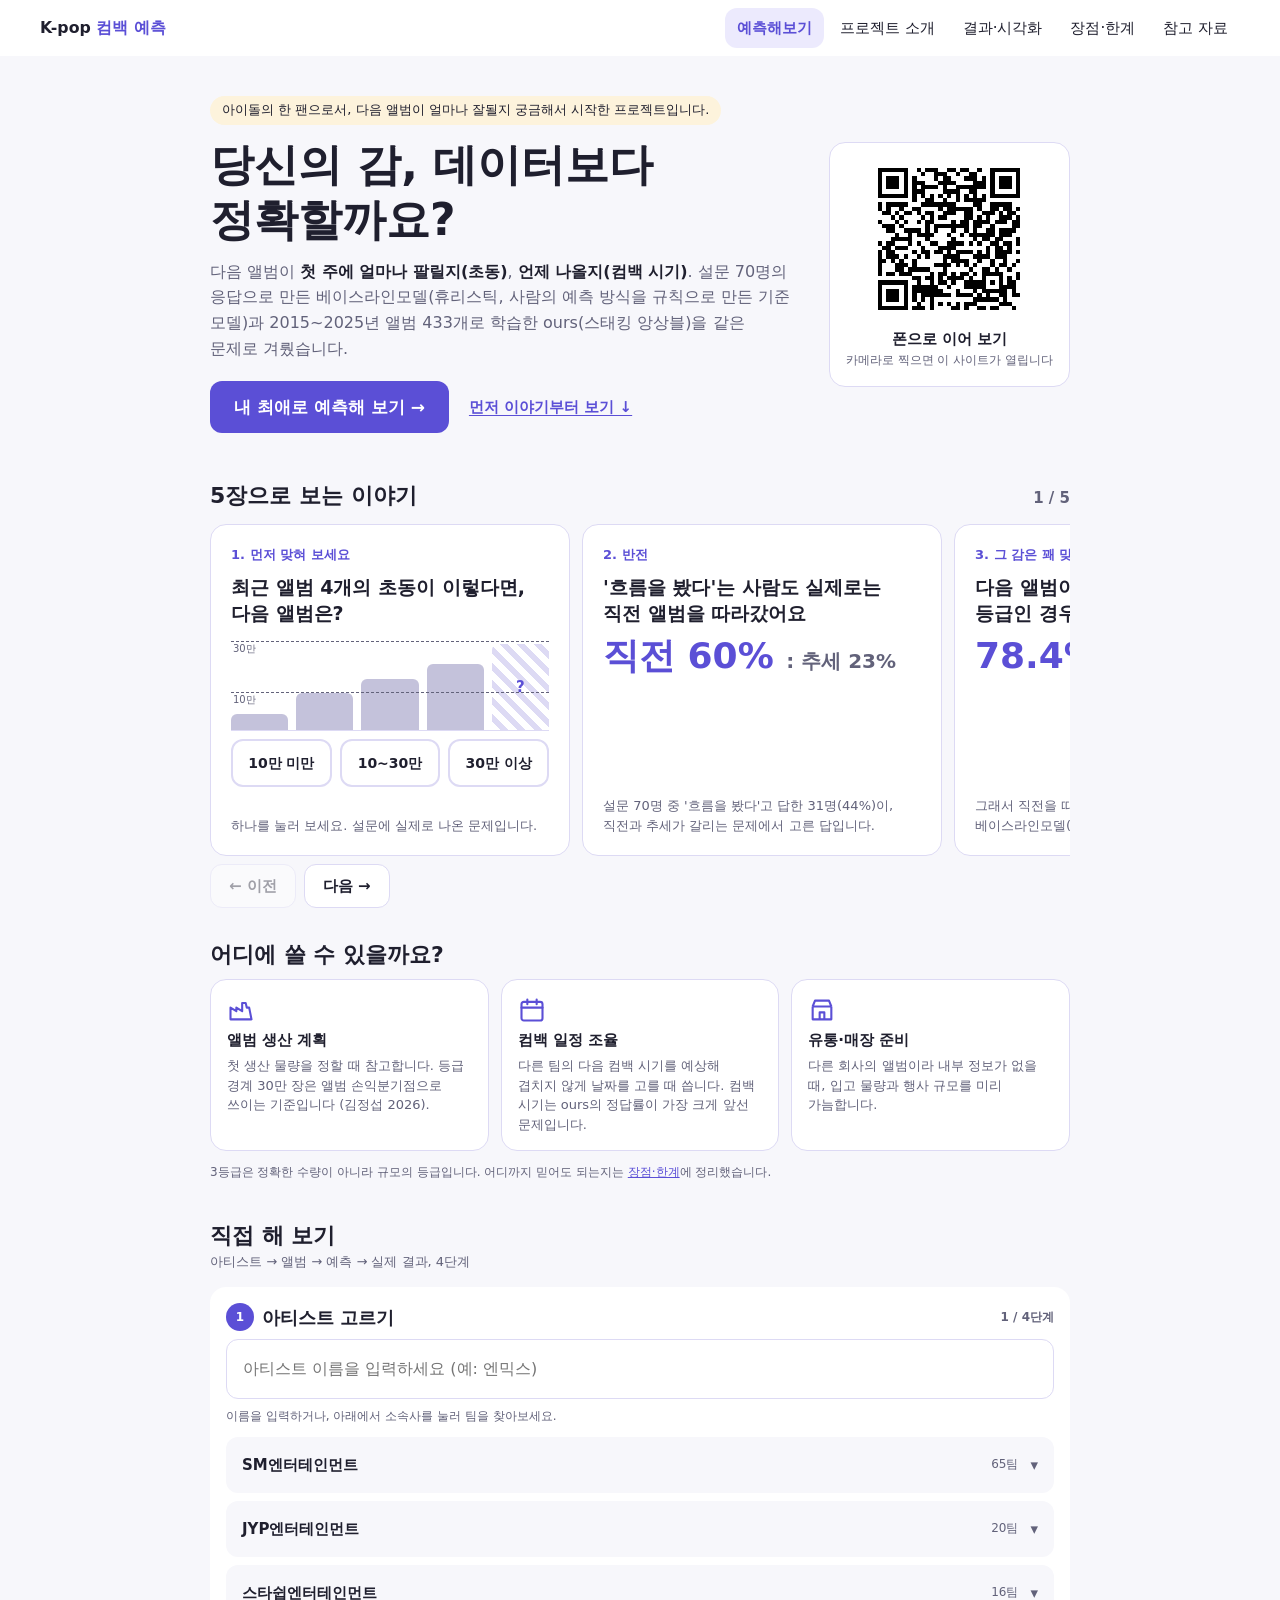
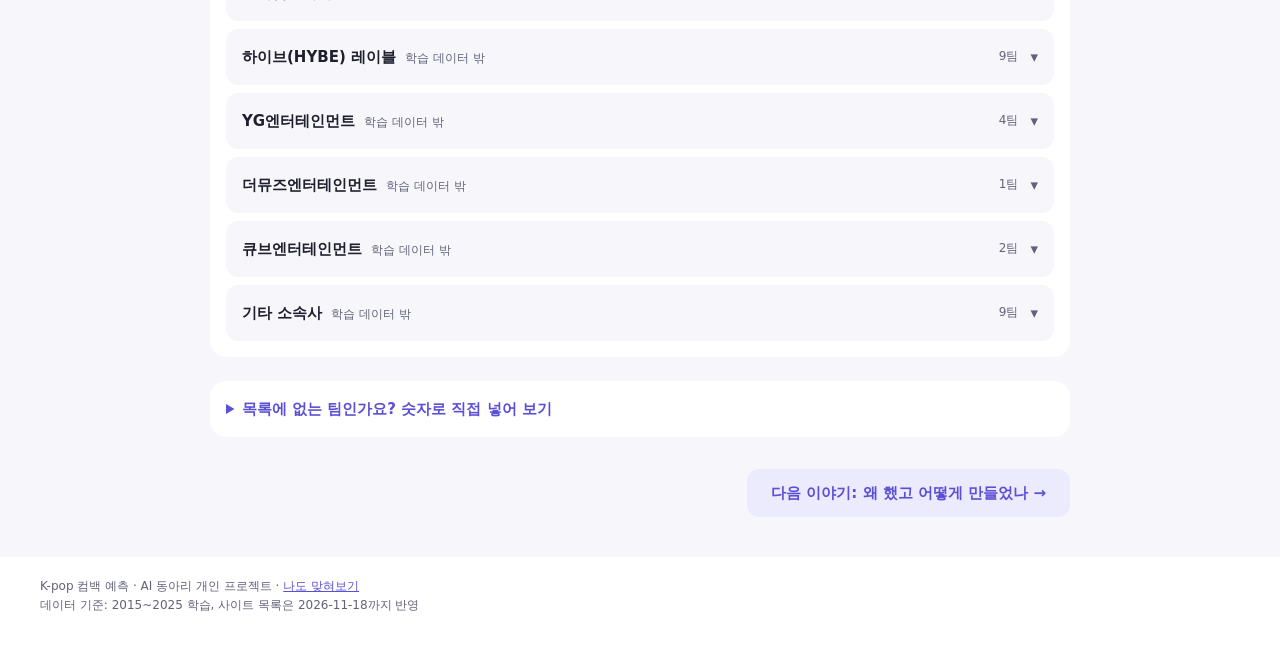
==== commit dd1dfc6d: "첫 화면에 QR 코드 (넓은 화면에서만) Co-Authored-By: Claude Opus 5.5 <noreply@anthropic.com>" ====
--- a/index.html
+++ b/index.html
@@ -24,6 +24,7 @@
 <main class="감싸기 맞춰보기" id="예측페이지">
   <!-- 첫 화면: 질문 하나 + 주 버튼 하나 -->
   <section class="첫화면" aria-labelledby="첫제목">
+    <div class="첫글">
     <p class="동기">아이돌의 한 팬으로서, 다음 앨범이 얼마나 잘될지 궁금해서 시작한 프로젝트입니다.</p>
     <h1 class="페이지제목" id="첫제목">당신의 감, 데이터보다 정확할까요?</h1>
     <p class="페이지설명">다음 앨범이 <b>첫 주에 얼마나 팔릴지(초동)</b>, <b>언제 나올지(컴백 시기)</b>.
@@ -33,6 +34,12 @@
       <a class="큰버튼 주버튼" href="#단계1" data-예측으로>내 최애로 예측해 보기 →</a>
       <a class="보조링크" href="#이야기">먼저 이야기부터 보기 ↓</a>
     </div>
+    </div>
+    <!-- 전시용: 폰으로 이어 보기 (폰 화면에서는 숨김) -->
+    <figure class="큐알카드">
+      <img src="img/qr.png" alt="이 사이트 주소 QR 코드: iwonyeong56-droid.github.io/comeback-prediction" width="160" height="160">
+      <figcaption><b>폰으로 이어 보기</b><span>카메라로 찍으면 이 사이트가 열립니다</span></figcaption>
+    </figure>
   </section>
 
   <!-- 이야기 카드 5장: 옆으로 넘김. 숫자는 chartData.js에서 채우고, 없는 숫자는 PDF 그대로 -->
@@ -66,7 +73,7 @@
       <article class="이야기카드" aria-roledescription="카드">
         <span class="카드장">4. 하지만 여기서 틀려요</span>
         <h3>직전 앨범이 리패키지일 때 · 컴백 시기</h3>
-        <div class="큰숫자 틀림색"><span data-차트="리팩사람"></span> · <span data-차트="시기사람"></span></div>
+        <div class="두숫자"><div><small>리패키지 다음 초동</small><b class="틀림색" data-차트="리팩사람"></b></div><div><small>컴백 시기</small><b class="틀림색" data-차트="시기사람"></b></div></div>
         <p class="작게">베이스라인모델의 정답률입니다. ours는 <b data-차트="리팩ours"></b> · <b data-차트="시기ours"></b>, 컴백 시기는 <b data-차트="시기승"></b>년 모두 앞섰습니다.</p>
       </article>
       <article class="이야기카드" aria-roledescription="카드">
--- a/css/style.css
+++ b/css/style.css
@@ -561,7 +561,7 @@
 }
 
 /* ---------- 1페이지: 첫 화면 + 이야기 카드 (샘플 B) ---------- */
-.첫화면 { padding: 40px 0 24px; max-width: 760px; }
+.첫화면 { padding: 40px 0 24px; display: grid; grid-template-columns: minmax(0, 760px) auto; gap: 32px; align-items: center; justify-content: space-between; }
 .첫화면 .동기 { display: inline-block; margin: 0 0 12px; padding: 4px 12px; border-radius: 999px; background: var(--강조연); font-size: 13px; }
 .첫화면 .페이지제목 { margin: 0 0 12px; font-size: clamp(28px, 6vw, 44px); line-height: 1.25; font-weight: 800; }
 .첫화면 .페이지설명 { margin: 0 0 20px; color: var(--흐림); font-size: 16px; }
@@ -643,3 +643,14 @@
 .믿음카드.믿음 { border-left-color: var(--ai); } .믿음카드.믿음 .믿음이름 { color: var(--ai); }
 .믿음카드.비슷 { border-left-color: var(--막대회색); }
 .믿음카드.조심 { border-left-color: var(--강조); background: var(--강조연); }
+.두숫자 { display: grid; grid-template-columns: 1fr 1fr; gap: 8px; }
+.두숫자 small { display: block; font-size: 12px; color: var(--흐림); font-weight: 600; }
+.두숫자 b { font-size: 30px; font-weight: 800; line-height: 1.15; font-variant-numeric: tabular-nums; }
+.두숫자 .틀림색 { color: var(--오류); }
+
+/* 첫 화면 QR (전시용) */
+.큐알카드 { margin: 0; padding: 16px; background: var(--카드); border: 1px solid var(--경계); border-radius: var(--반지름); text-align: center; }
+.큐알카드 img { display: block; width: 160px; height: 160px; margin: 0 auto 8px; image-rendering: pixelated; }
+.큐알카드 figcaption b { display: block; font-size: 15px; }
+.큐알카드 figcaption span { display: block; font-size: 12px; color: var(--흐림); }
+@media (max-width: 760px) { .첫화면 { grid-template-columns: 1fr; } .큐알카드 { display: none; } }
